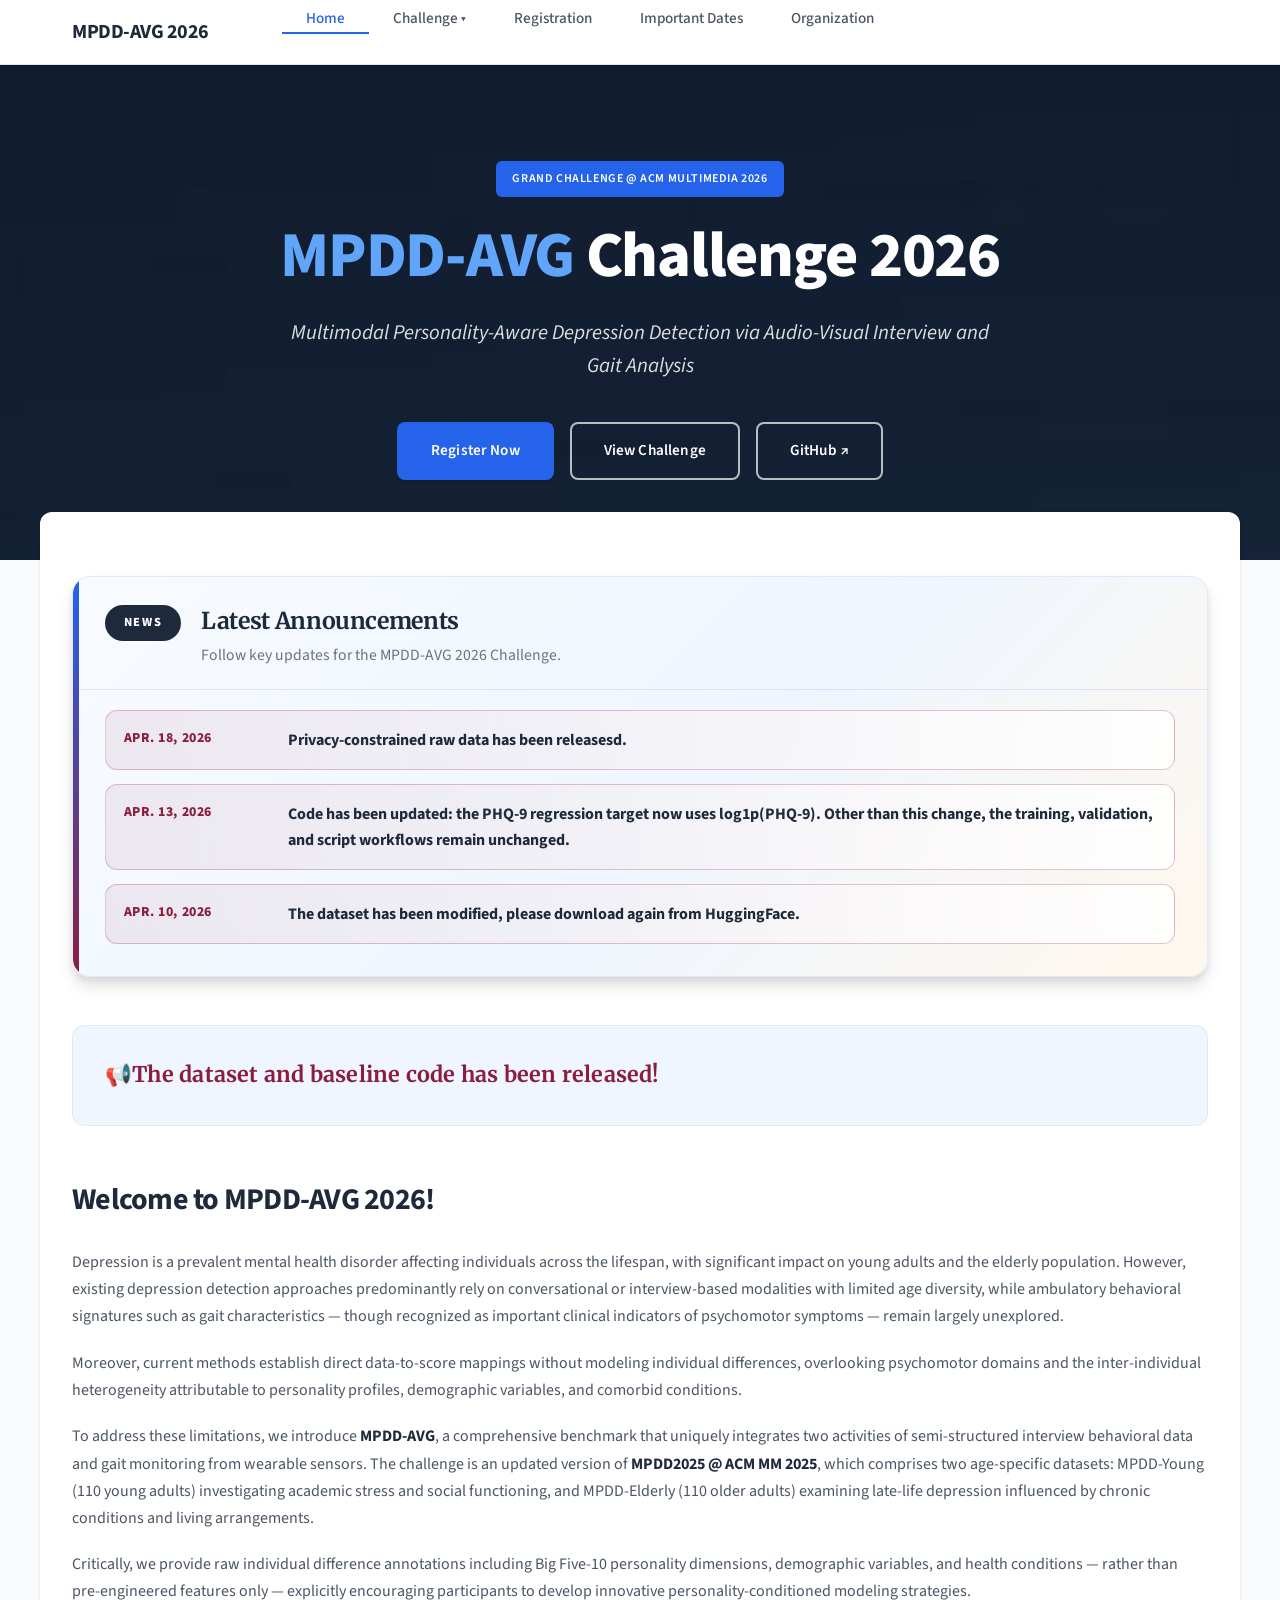
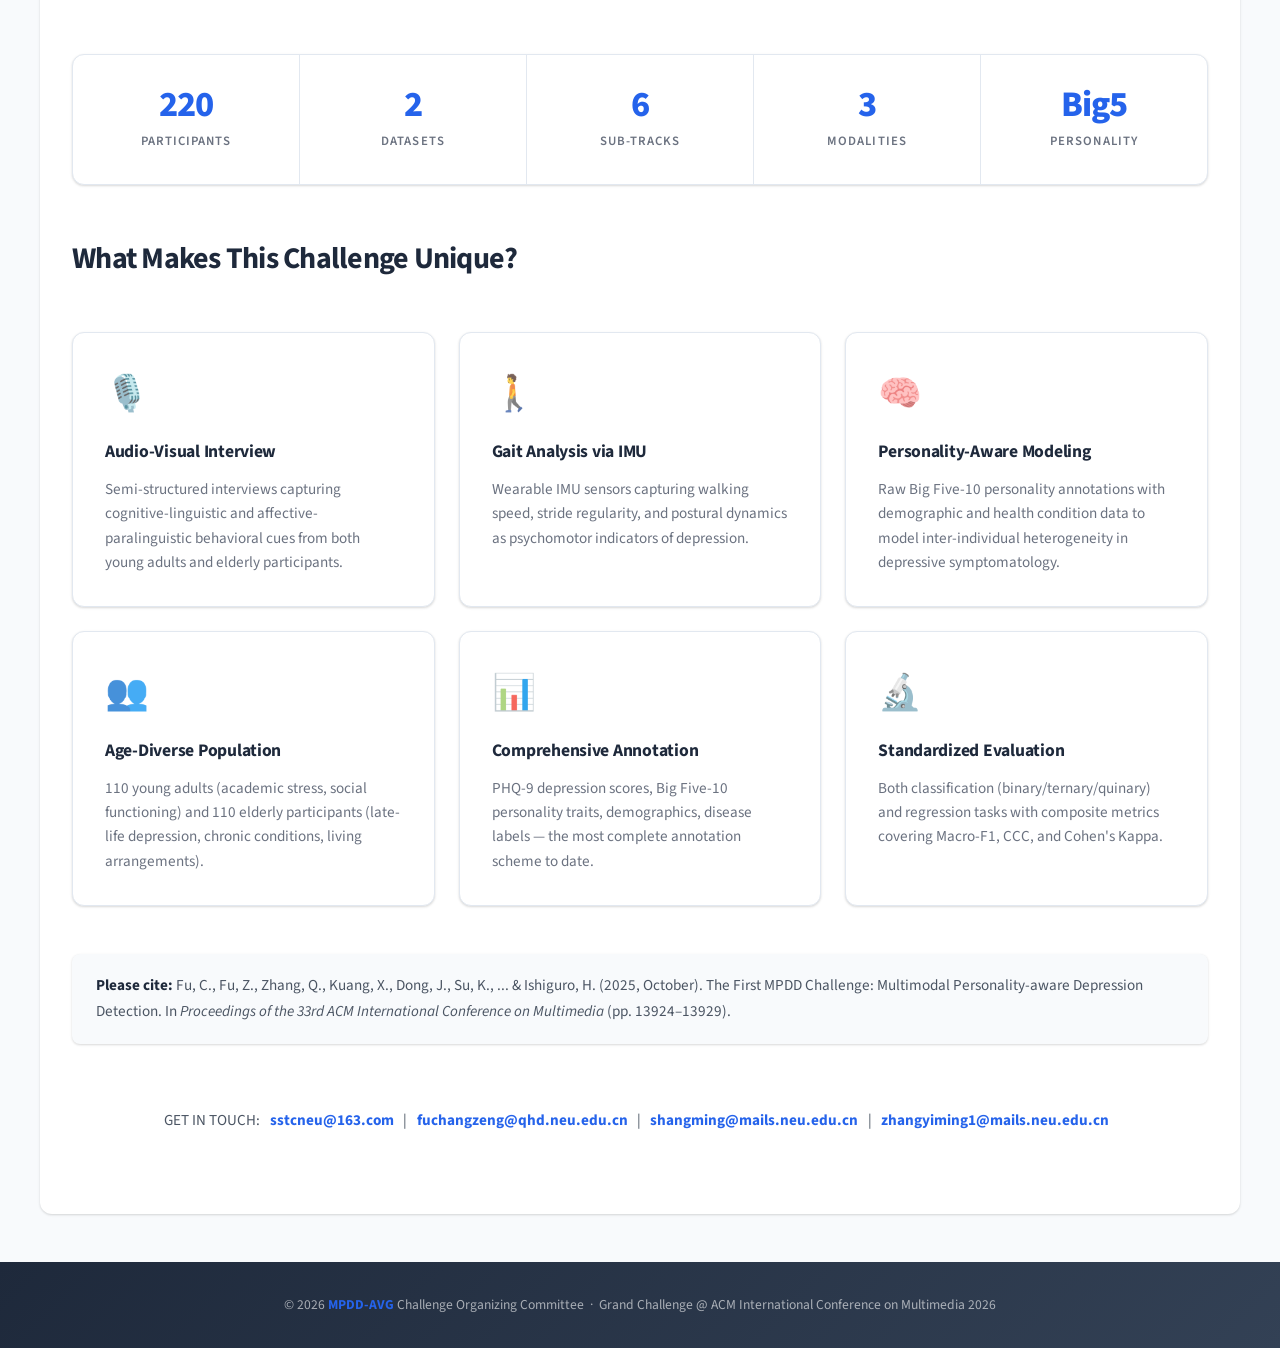
==== index.html @ d50a0fd8 "Update index.html" ====
<!DOCTYPE html>
<html lang="en">
<head>
  <meta charset="UTF-8"/>
  <meta name="viewport" content="width=device-width, initial-scale=1.0"/>
  <title>MPDD-AVG Challenge @ ACM MM 2026</title>
  <link rel="preconnect" href="https://fonts.googleapis.com">
  <link href="https://fonts.googleapis.com/css2?family=Merriweather:ital,wght@0,400;0,700;1,400&family=Source+Sans+3:wght@400;600;700&family=Source+Code+Pro:wght@400;600&display=swap" rel="stylesheet">
  <link rel="stylesheet" href="style.css">
</head>
<body>

<header>
  <div class="header-inner">
    <a class="site-title" href="index.html">MPDD-AVG 2026</a>
    <button class="hamburger" onclick="document.querySelector('nav').classList.toggle('open')" aria-label="Menu">
      <span></span><span></span><span></span>
    </button>
    <nav>
      <ul>
        <li><a href="index.html" class="active">Home</a></li>
        <li>
          <a href="challenge.html">Challenge ▾</a>
          <ul>
            <li><a href="challenge.html#overview">Overview</a></li>
            <li><a href="challenge.html#dataset">Dataset</a></li>
            <li><a href="challenge.html#tracks">Tracks &amp; Sub-tracks</a></li>
            <li><a href="challenge.html#metrics">Evaluation Metrics</a></li>
            <li><a href="challenge.html#baseline">Baseline &amp; Resources</a></li>
          </ul>
        </li>
        <li><a href="registration.html">Registration</a></li>
        <li><a href="dates.html">Important Dates</a></li>
        <li><a href="organisers.html">Organization</a></li>
      </ul>
    </nav>
  </div>
</header>

<div class="banner" style="background-image: url('imgs/img.png'); background-size: cover; background-position: center; background-repeat: no-repeat;">
  <div class="banner-inner">
    <div class="banner-tag">Grand Challenge @ ACM Multimedia 2026</div>
    <h1><span class="accent">MPDD-AVG</span> Challenge 2026</h1>
    <p>Multimodal Personality-Aware Depression Detection via Audio-Visual Interview and Gait Analysis</p>
    <div class="banner-btns">
      <a href="registration.html" class="btn btn-primary">Register Now</a>
      <a href="challenge.html" class="btn btn-outline-white">View Challenge</a>
      <a href="https://github.com/hacilab/" target="_blank" class="btn btn-outline-white">GitHub ↗</a>
    </div>
  </div>
</div>

<div class="page-wrap">
  <section class="news-panel" aria-labelledby="news-title">
    <div class="news-header">
      <span class="news-kicker">NEWS</span>
      <div>
        <h2 id="news-title">Latest Announcements</h2>
        <p>Follow key updates for the MPDD-AVG 2026 Challenge.</p>
      </div>
    </div>

    <div class="news-list">
      <article class="news-item news-item-featured">
        <time class="news-date" datetime="2026-04-18">Apr. 18, 2026</time>
        <p><strong>Privacy-constrained raw data has been releasesd. </strong> </p>
      </article>
      <article class="news-item news-item-featured">
        <time class="news-date" datetime="2026-04-13">Apr. 13, 2026</time>
        <p><strong>Code has been updated: the PHQ-9 regression target now uses log1p(PHQ-9). Other than this change, the training, validation, and script workflows remain unchanged. </strong> </p>
      </article>
      <article class="news-item news-item-featured">
        <time class="news-date" datetime="2026-04-10">Apr. 10, 2026</time>
        <p><strong>The dataset has been modified, please download again from HuggingFace.</strong> </p>
      </article>
    </div>
  </section>
  <div class="intro-block">
    <p class="release-note">📢The dataset and baseline code has been released!</p>
  </div>

  <h2>Welcome to MPDD-AVG 2026!</h2>

  <p>
    Depression is a prevalent mental health disorder affecting individuals across the lifespan, with significant impact on young adults and the elderly population. However, existing depression detection approaches predominantly rely on conversational or interview-based modalities with limited age diversity, while ambulatory behavioral signatures such as gait characteristics — though recognized as important clinical indicators of psychomotor symptoms — remain largely unexplored.
  </p>
  <p>
    Moreover, current methods establish direct data-to-score mappings without modeling individual differences, overlooking psychomotor domains and the inter-individual heterogeneity attributable to personality profiles, demographic variables, and comorbid conditions.
  </p>
  <p>
    To address these limitations, we introduce <strong>MPDD-AVG</strong>, a comprehensive benchmark that uniquely integrates two activities of semi-structured interview behavioral data and gait monitoring from wearable sensors. The challenge is an updated version of <strong>MPDD2025 @ ACM MM 2025</strong>, which comprises two age-specific datasets: MPDD-Young (110 young adults) investigating academic stress and social functioning, and MPDD-Elderly (110 older adults) examining late-life depression influenced by chronic conditions and living arrangements.
  </p>
  <p>
    Critically, we provide raw individual difference annotations including Big Five-10 personality dimensions, demographic variables, and health conditions — rather than pre-engineered features only — explicitly encouraging participants to develop innovative personality-conditioned modeling strategies.
  </p>

  <div class="stats-bar">
    <div class="stat-item">
      <span class="stat-num">220</span>
      <span class="stat-lbl">Participants</span>
    </div>
    <div class="stat-item">
      <span class="stat-num">2</span>
      <span class="stat-lbl">Datasets</span>
    </div>
    <div class="stat-item">
      <span class="stat-num">6</span>
      <span class="stat-lbl">Sub-tracks</span>
    </div>
    <div class="stat-item">
      <span class="stat-num">3</span>
      <span class="stat-lbl">Modalities</span>
    </div>
    <div class="stat-item">
      <span class="stat-num">Big5</span>
      <span class="stat-lbl">Personality</span>
    </div>
  </div>

  <h2>What Makes This Challenge Unique?</h2>

  <div class="cards">
    <div class="card">
      <div class="card-icon">🎙️</div>
      <h3>Audio-Visual Interview</h3>
      <p>Semi-structured interviews capturing cognitive-linguistic and affective-paralinguistic behavioral cues from both young adults and elderly participants.</p>
    </div>
    <div class="card">
      <div class="card-icon">🚶</div>
      <h3>Gait Analysis via IMU</h3>
      <p>Wearable IMU sensors capturing walking speed, stride regularity, and postural dynamics as psychomotor indicators of depression.</p>
    </div>
    <div class="card">
      <div class="card-icon">🧠</div>
      <h3>Personality-Aware Modeling</h3>
      <p>Raw Big Five-10 personality annotations with demographic and health condition data to model inter-individual heterogeneity in depressive symptomatology.</p>
    </div>
    <div class="card">
      <div class="card-icon">👥</div>
      <h3>Age-Diverse Population</h3>
      <p>110 young adults (academic stress, social functioning) and 110 elderly participants (late-life depression, chronic conditions, living arrangements).</p>
    </div>
    <div class="card">
      <div class="card-icon">📊</div>
      <h3>Comprehensive Annotation</h3>
      <p>PHQ-9 depression scores, Big Five-10 personality traits, demographics, disease labels — the most complete annotation scheme to date.</p>
    </div>
    <div class="card">
      <div class="card-icon">🔬</div>
      <h3>Standardized Evaluation</h3>
      <p>Both classification (binary/ternary/quinary) and regression tasks with composite metrics covering Macro-F1, CCC, and Cohen's Kappa.</p>
    </div>
  </div>

  <div class="cite">
    <strong>Please cite:</strong> Fu, C., Fu, Z., Zhang, Q., Kuang, X., Dong, J., Su, K., ... &amp; Ishiguro, H. (2025, October). The First MPDD Challenge: Multimodal Personality-aware Depression Detection. In <em>Proceedings of the 33rd ACM International Conference on Multimedia</em> (pp. 13924–13929).
  </div>

  <div class="contact-bar">
    GET IN TOUCH: <a href="mailto:sstcneu@163.com">sstcneu@163.com</a> | <a href="mailto:fuchangzeng@qhd.neu.edu.cn">fuchangzeng@qhd.neu.edu.cn</a> | <a href="mailto:shangming@mails.neu.edu.cn">shangming@mails.neu.edu.cn</a> | <a href="mailto:zhangyiming1@mails.neu.edu.cn">zhangyiming1@mails.neu.edu.cn</a>
  </div>

</div>

<footer>
  <p>© 2026 <span class="red">MPDD-AVG</span> Challenge Organizing Committee &nbsp;·&nbsp; Grand Challenge @ ACM International Conference on Multimedia 2026</p>
</footer>

</body>
</html>
---- style.css ----
/* =========================================================
   MPDD-AVG 2026 — Modern Academic Conference Theme
   Inspired by ACM, NeurIPS, CVPR & OpenAI Design Standards
   ========================================================= */

:root {
  /* 知性科技蓝主色调 */
  --primary:      #2563eb;
  --primary-hover: #1d4ed8;
  --primary-light: #3b82f6;
  
  /* 现代化灰度系统 */
  --dark:         #1e293b;
  --mid:          #4b5563;
  --muted:        #6b7280;
  --light:        #f8fafc;
  --light-blue:   #eff6ff;
  --border:       #e2e8f0;
  --white:        #ffffff;
  
  /* 布局 */
  --max:          1200px;
  
  /* 高级弥散阴影系统 */
  --shadow-light: 0 1px 3px rgba(0, 0, 0, 0.1), 0 1px 2px rgba(0, 0, 0, 0.06);
  --shadow-medium: 0 4px 6px rgba(0, 0, 0, 0.07), 0 10px 15px rgba(0, 0, 0, 0.1);
  --shadow-large: 0 10px 25px rgba(0, 0, 0, 0.1), 0 20px 40px rgba(0, 0, 0, 0.06);
  
  /* 现代过渡动画 */
  --transition: all 0.2s cubic-bezier(0.4, 0, 0.2, 1);
}

* { 
  margin: 0; 
  padding: 0; 
  box-sizing: border-box; 
}

html { 
  scroll-behavior: smooth; 
  scroll-padding-top: 80px;
  width: 100%;
  overflow-x: hidden;
}

/* 现代无衬线字体系统 */
body {
  font-family: 'Inter', 'Source Sans 3', -apple-system, BlinkMacSystemFont, 'Segoe UI', Roboto, sans-serif;
  font-size: 16px;
  line-height: 1.7;
  color: var(--mid);
  background: var(--light);
  font-weight: 400;
  -webkit-font-smoothing: antialiased;
  -moz-osx-font-smoothing: grayscale;
  width: 100%;
  overflow-x: hidden;
}
/* 现代化链接样式 */
a { 
  color: var(--primary); 
  text-decoration: none; 
  transition: var(--transition);
  font-weight: 500;
}
a:hover { 
  color: var(--primary-hover);
  text-decoration: none;
}

/* ── 现代化导航栏 ── */
header {
  background: rgba(255, 255, 255, 0.95);
  backdrop-filter: blur(20px);
  border-bottom: 1px solid var(--border);
  position: sticky; 
  top: 0; 
  z-index: 100;
  box-shadow: var(--shadow-light);
}

.header-inner {
  max-width: var(--max);
  margin: 0 auto;
  padding: 0 2rem;
  display: flex; 
  align-items: center;
  height: 64px;
}

.site-title {
  font-size: 1.25rem; 
  font-weight: 700;
  color: var(--dark);
  display: flex; 
  align-items: center;
  margin-right: 3rem;
  text-decoration: none;
  white-space: nowrap;
  flex-shrink: 0;
  letter-spacing: -0.025em;
}

nav { 
  display: flex; 
  align-items: center; 
  flex: 1; 
}

nav ul { 
  list-style: none; 
  display: flex; 
  align-items: center; 
  gap: 0; 
}

nav ul li { 
  position: relative; 
  display: flex; 
  align-items: center; 
}

nav ul li a {
  display: flex; 
  align-items: center;
  padding: 0 1.5rem;
  font-size: 0.95rem; 
  font-weight: 500;
  color: var(--mid);
  border-bottom: 2px solid transparent;
  margin-bottom: -1px;
  transition: var(--transition);
  white-space: nowrap;
}
nav ul li a:hover,
nav ul li a.active {
  color: var(--primary);
  border-bottom-color: var(--primary);
  text-decoration: none;
}

/* 下拉菜单 */
nav ul li ul {
  display: none; 
  flex-direction: column;
  position: absolute; 
  top: 100%; 
  left: 0;
  background: var(--white);
  border: 1px solid var(--border);
  border-radius: 8px;
  min-width: 260px;
  box-shadow: var(--shadow-medium);
  z-index: 200;
}

nav ul li:hover > ul { 
  display: flex; 
}

nav ul li ul li a {
  padding: 0.75rem 1.25rem;
  border-bottom: none;
  font-weight: 400;
  font-size: 0.9rem;
  border-left: 2px solid transparent;
}

nav ul li ul li a:hover {
  border-left-color: var(--primary);
  background: var(--light-blue);
  color: var(--primary);
}

.hamburger { 
  display: none; 
}

/* ── 现代化横幅 ── */
.banner {
  width: 100%;
  background-image: url('imgs/img.png');
  background-position: center;
  background-size: cover;
  background-repeat: no-repeat;
  background-color: #1e293b;
  padding: 6rem 2rem 5rem;
  text-align: center;
  position: relative;
  overflow: hidden;
}

.banner::before {
  content: '';
  position: absolute; 
  inset: 0;
  background: transparent;
  display: none;
}
.banner-inner { 
  position: relative; 
  z-index: 1; 
  max-width: var(--max); 
  margin: 0 auto; 
}

.banner-tag {
  display: inline-block;
  background: var(--primary);
  color: #fff;
  font-size: 0.75rem; 
  font-weight: 600;
  letter-spacing: 0.05em; 
  text-transform: uppercase;
  padding: 0.5rem 1rem;
  border-radius: 6px;
  margin-bottom: 1.5rem;
}

.banner h1 {
  font-family: inherit;
  font-size: clamp(2.5rem, 5vw, 4rem);
  font-weight: 800;
  color: #fff;
  line-height: 1.1;
  margin-bottom: 1.5rem;
  letter-spacing: -0.02em;
}

.banner h1 .accent { 
  color: #60a5fa; 
}

.banner p {
  font-size: clamp(1.1rem, 2.5vw, 1.3rem);
  color: rgba(255,255,255,0.85);
  font-style: italic;
  font-weight: 400;
  max-width: 700px;
  margin: 0 auto 2.5rem;
  line-height: 1.6;
}

.banner-btns { 
  display: flex; 
  gap: 1rem; 
  justify-content: center; 
  flex-wrap: wrap; 
  margin-top: 1rem;
}

/* 现代化按钮 */
.btn {
  display: inline-block;
  padding: 0.875rem 2rem;
  font-size: 0.95rem; 
  font-weight: 600;
  letter-spacing: 0.01em;
  cursor: pointer;
  transition: var(--transition);
  text-decoration: none;
  border-radius: 8px;
  border: 2px solid transparent;
}
.btn-primary { 
  background: var(--primary); 
  color: #fff; 
  box-shadow: var(--shadow-light);
}

.btn-primary:hover { 
  background: var(--primary-hover); 
  color: #fff; 
  text-decoration: none; 
  transform: translateY(-2px);
  box-shadow: var(--shadow-medium);
}

.btn-outline-white { 
  background: transparent; 
  border: 2px solid rgba(255,255,255,0.7); 
  color: #fff; 
}

.btn-outline-white:hover { 
  border-color: #fff; 
  background: rgba(255,255,255,0.15); 
  text-decoration: none; 
  color: #fff; 
  transform: translateY(-2px);
}

/* ── 主内容区域 ── */
.page-wrap {
  max-width: var(--max);
  width: 100%;
  margin: 0 auto;
  padding: 4rem 2rem 5rem;
  background: var(--white);
  box-shadow: var(--shadow-light);
  border-radius: 12px;
  margin-top: -3rem;
  position: relative;
  z-index: 10;
  box-sizing: border-box;
}

/* 引言块 - 移除红色边框 */
.intro-block {
  padding: 2rem;
  background: var(--light-blue);
  margin-bottom: 3rem;
  border-radius: 12px;
  border: 1px solid #dbeafe;
  position: relative;
}

.intro-block p {
  font-size: 1.125rem;
  color: var(--dark);
  line-height: 1.7;
  margin: 0;
  font-weight: 500;
}

.intro-block .release-note {
  font-family: 'Merriweather', Georgia, serif;
  font-size: 1.35rem;
  line-height: 1.6;
  font-weight: 700;
  letter-spacing: 0.01em;
  color: #8b1e3f;
}

.news-panel {
  position: relative;
  overflow: hidden;
  margin: 0 0 3rem;
  border: 1px solid #dbeafe;
  border-radius: 18px;
  background: linear-gradient(135deg, #f8fbff 0%, #eff6ff 55%, #fff7ed 100%);
  box-shadow: var(--shadow-medium);
}

.news-panel::before {
  content: '';
  position: absolute;
  inset: 0 auto 0 0;
  width: 6px;
  background: linear-gradient(180deg, var(--primary), #8b1e3f);
}

.news-header {
  display: flex;
  align-items: flex-start;
  gap: 1.25rem;
  padding: 1.75rem 2rem 1.25rem;
  border-bottom: 1px solid rgba(37, 99, 235, 0.14);
}

.news-kicker {
  display: inline-flex;
  align-items: center;
  justify-content: center;
  min-width: 76px;
  padding: 0.45rem 0.8rem;
  border-radius: 999px;
  background: var(--dark);
  color: #fff;
  font-size: 0.78rem;
  font-weight: 800;
  letter-spacing: 0.14em;
}

.news-header h2 {
  margin: 0 0 0.35rem;
  color: var(--dark);
  font-family: 'Merriweather', Georgia, serif;
  font-size: 1.45rem;
  line-height: 1.35;
  letter-spacing: -0.015em;
}

.news-header p {
  margin: 0;
  color: var(--muted);
  font-size: 0.98rem;
}

.news-list {
  display: grid;
  gap: 0.85rem;
  padding: 1.25rem 2rem 2rem;
}

.news-item {
  display: grid;
  grid-template-columns: 9rem 1fr;
  gap: 1.25rem;
  align-items: start;
  padding: 1rem 1.1rem;
  border: 1px solid rgba(226, 232, 240, 0.9);
  border-radius: 12px;
  background: rgba(255, 255, 255, 0.78);
}

.news-item-featured {
  border-color: rgba(139, 30, 63, 0.25);
  background: linear-gradient(90deg, rgba(139, 30, 63, 0.08), rgba(255, 255, 255, 0.92));
}

.news-date {
  color: var(--primary);
  font-size: 0.86rem;
  font-weight: 800;
  letter-spacing: 0.04em;
  text-transform: uppercase;
  white-space: nowrap;
}

.news-item-featured .news-date {
  color: #8b1e3f;
}

.news-item p {
  margin: 0;
  color: var(--mid);
  font-size: 1rem;
  line-height: 1.65;
}

.news-item strong {
  color: var(--dark);
  font-weight: 700;
}

/* 现代化标题 - 移除衬线字体 */
h2 {
  font-family: inherit;
  font-size: 1.875rem;
  font-weight: 700;
  color: var(--dark);
  margin: 3rem 0 1.5rem;
  letter-spacing: -0.025em;
}

h2:first-child { 
  margin-top: 0; 
}
h3 {
  font-size: 1.25rem; 
  font-weight: 600;
  color: var(--dark);
  margin: 2rem 0 0.75rem;
  letter-spacing: -0.015em;
}

p { 
  margin-bottom: 1.2rem; 
  color: var(--mid); 
  font-size: 1rem;
  line-height: 1.7;
}

p:last-child { 
  margin-bottom: 0; 
}

ul, ol { 
  padding-left: 1.6rem; 
  margin-bottom: 1.2rem; 
  color: var(--mid); 
}

li { 
  margin-bottom: 0.4rem; 
  line-height: 1.7;
}

strong { 
  color: var(--dark); 
  font-weight: 700;
}

/* ── 现代化卡片 - 移除顶部红色边框 ── */
.cards {
  display: grid;
  grid-template-columns: repeat(3, 1fr);
  gap: 1.5rem;
  margin: 3rem 0;
}

.card {
  background: var(--white);
  border: 1px solid var(--border);
  border-radius: 12px;
  padding: 2rem;
  transition: var(--transition);
  box-shadow: var(--shadow-light);
}

.card:hover {
  transform: translateY(-4px);
  box-shadow: var(--shadow-medium);
  border-color: var(--primary);
}

.card-icon { 
  font-size: 2.2rem; 
  margin-bottom: 1rem; 
  display: block;
  opacity: 0.8;
}

.card h3 { 
  font-size: 1.1rem; 
  font-weight: 700; 
  color: var(--dark); 
  margin: 0 0 0.8rem; 
  line-height: 1.3;
}

.card p { 
  font-size: 0.95rem; 
  color: var(--muted); 
  line-height: 1.6; 
  margin: 0; 
}
/* ── 现代化统计栏 ── */
.stats-bar {
  display: flex;
  border: 1px solid var(--border);
  margin: 3rem 0;
  background: var(--white);
  border-radius: 12px;
  overflow: hidden;
  box-shadow: var(--shadow-light);
}

.stat-item {
  flex: 1; 
  text-align: center;
  padding: 2rem 0.8rem;
  border-right: 1px solid var(--border);
  transition: var(--transition);
  position: relative;
}

.stat-item:last-child { 
  border-right: none; 
}

.stat-item:hover {
  background: var(--light);
  transform: scale(1.05);
}

.stat-num {
  font-family: inherit;
  font-size: 2.25rem; 
  font-weight: 800;
  color: var(--primary); 
  line-height: 1;
  display: block;
  margin-bottom: 0.5rem;
  letter-spacing: -0.025em;
}

.stat-lbl {
  font-size: 0.8rem; 
  font-weight: 600;
  color: var(--muted); 
  text-transform: uppercase;
  letter-spacing: 0.08em;
  display: block;
}

/* ── 现代化表格 - 移除黑色表头 ── */
.dates-table {
  width: 100%; 
  border-collapse: collapse;
  margin: 2rem 0; 
  font-size: 1rem;
  border-radius: 8px;
  overflow: hidden;
  box-shadow: var(--shadow-light);
}

.dates-table th {
  text-align: left; 
  padding: 1rem 1.2rem;
  background: var(--light); 
  color: var(--dark);
  font-size: 0.9rem; 
  font-weight: 700;
  letter-spacing: 0.025em; 
  text-transform: uppercase;
  border-bottom: 2px solid var(--border);
}
.dates-table td {
  padding: 0.8rem 1.2rem;
  border-bottom: 1px solid var(--border);
  vertical-align: middle;
  background: var(--white);
}

.dates-table td:first-child { 
  color: var(--dark); 
  font-weight: 700; 
}

.dates-table td:last-child { 
  color: var(--muted); 
}

.dates-table tr:last-child td { 
  border-bottom: none; 
}

.dates-table tr:hover td { 
  background: var(--light); 
  transform: scale(1.01);
  transition: var(--transition);
}

/* ── 现代化比较表格 ── */
.compare-table {
  width: 100%;
  min-width: 700px;
  border-collapse: collapse;
  font-size: 0.9rem; 
  margin: 2rem 0;
  border-radius: 8px;
  overflow: hidden;
  box-shadow: var(--shadow-light);
}

.compare-table th {
  background: var(--light); 
  color: var(--dark);
  padding: 0.8rem 0.9rem;
  font-size: 0.8rem; 
  font-weight: 700;
  text-align: center; 
  text-transform: uppercase;
  letter-spacing: 0.05em;
  border-bottom: 2px solid var(--border);
}

.compare-table th:first-child { 
  text-align: left; 
}

.compare-table td {
  padding: 0.7rem 0.9rem;
  border-bottom: 1px solid var(--border);
  text-align: center; 
  color: var(--muted);
  background: var(--white);
  transition: var(--transition);
}

.compare-table td:first-child { 
  text-align: left; 
  font-weight: 700; 
  color: var(--dark); 
}

.compare-table tr.ours td { 
  background: var(--light-blue); 
}

.compare-table tr.ours td:first-child { 
  color: var(--primary); 
  font-weight: 800; 
}
.compare-table tr:hover td { 
  background: var(--light); 
  transform: scale(1.01);
}

.compare-table tr.ours:hover td { 
  background: #dbeafe; 
}

.ck { 
  color: var(--primary); 
  font-weight: 700; 
}

.cx { 
  color: #d1d5db; 
}

/* ── 组织者网格 ── */
.org-section { 
  margin: 2rem 0 0.5rem; 
}

.org-label {
  font-size: 0.75rem; 
  font-weight: 700;
  letter-spacing: 0.1em; 
  text-transform: uppercase;
  color: var(--muted); 
  margin-bottom: 1rem;
  padding-bottom: 0.4rem;
  border-bottom: 1px solid var(--border);
}

.org-grid {
  display: grid;
  grid-template-columns: repeat(auto-fill, minmax(140px, 1fr));
  gap: 1.5rem; 
  margin-bottom: 2rem;
}

.org-grid.org-grid-center {
  display: flex;
  justify-content: center;
  gap: 1.5rem;
  flex-wrap: nowrap;
  grid-template-columns: none;
}

.org-grid-center {
  display: flex !important;
  flex-direction: row !important;
  justify-content: center;
  align-items: stretch;
  gap: 1.5rem;
  flex-wrap: nowrap !important;
  margin-bottom: 2rem;
}

.org-grid-center .org-card {
  width: 140px !important;
  flex-shrink: 0 !important;
  flex-grow: 0 !important;
  display: flex;
  flex-direction: column;
  min-height: 100%;
}

.org-card {
  text-align: center;
  padding: 1.5rem 0.8rem 1.2rem;
  border: 1px solid var(--border);
  border-radius: 12px;
  background: var(--white);
  transition: var(--transition);
  box-shadow: var(--shadow-light);
}

.org-card:hover { 
  box-shadow: var(--shadow-medium); 
  transform: translateY(-4px);
  border-color: var(--primary);
}

.org-pic {
  width: 80px; 
  height: 80px;
  border-radius: 50%;
  margin: 0 auto 0.8rem;
  overflow: hidden;
  border: 3px solid var(--border);
  background: var(--light);
  display: flex; 
  align-items: center; 
  justify-content: center;
  font-size: 0.9rem; 
  font-weight: 700; 
  color: var(--primary);
  transition: var(--transition);
}
.org-card:hover .org-pic {
  border-color: var(--primary);
  transform: scale(1.1);
}

.org-pic img { 
  width: 100%; 
  height: 100%; 
  object-fit: cover; 
}

.org-name { 
  font-size: 0.85rem; 
  font-weight: 700; 
  color: var(--dark); 
  line-height: 1.3; 
  margin-bottom: 0.3rem; 
}

.org-aff { 
  font-size: 0.75rem; 
  color: var(--muted); 
  line-height: 1.4; 
}

/* ── 注册步骤 ── */
.steps { 
  counter-reset: step; 
  display: flex; 
  flex-direction: column; 
  gap: 1.5rem; 
  margin: 1.5rem 0; 
}

.step {
  display: flex; 
  gap: 1.5rem;
  padding: 1.8rem;
  border: 1px solid var(--border);
  border-radius: 12px;
  background: var(--white);
  box-shadow: var(--shadow-light);
  transition: var(--transition);
}

.step:hover {
  transform: translateX(8px);
  box-shadow: var(--shadow-medium);
  border-color: var(--primary);
}

.step-num {
  font-family: inherit;
  font-size: 2.5rem; 
  font-weight: 800;
  color: rgba(37, 99, 235, 0.2);
  line-height: 1; 
  flex-shrink: 0; 
  width: 3rem;
}

.step-body h3 { 
  font-size: 1.1rem; 
  font-weight: 700; 
  color: var(--dark); 
  margin: 0 0 0.6rem; 
}
.step-body p { 
  font-size: 0.95rem; 
  color: var(--muted); 
  margin: 0 0 0.6rem; 
  line-height: 1.7; 
}

.step-body a { 
  color: var(--primary); 
  font-weight: 700; 
  text-decoration: none;
  border-bottom: 2px solid transparent;
  transition: var(--transition);
}

.step-body a:hover {
  border-bottom-color: var(--primary);
}

/* ── 表单包装 ── */
.form-wrap {
  border: 1px solid var(--border);
  border-radius: 12px;
  margin: 2rem 0;
  background: var(--white);
  box-shadow: var(--shadow-light);
  overflow: hidden;
}

.form-header {
  padding: 1rem 1.5rem;
  background: var(--light);
  border-bottom: 1px solid var(--border);
  display: flex; 
  align-items: center; 
  justify-content: space-between;
  flex-wrap: wrap; 
  gap: 0.8rem;
}

.form-header span { 
  font-size: 0.9rem; 
  color: var(--muted); 
  font-weight: 500;
}

.form-header a { 
  font-size: 0.85rem; 
  font-weight: 700; 
  color: var(--primary); 
  text-decoration: none;
  padding: 0.3rem 0.6rem;
  border-radius: 4px;
  transition: var(--transition);
}

.form-header a:hover {
  background: var(--light-blue);
}

/* ── 规则 ── */
.rules { 
  display: grid; 
  grid-template-columns: 1fr 1fr; 
  gap: 0.6rem 2.5rem; 
  margin: 2rem 0; 
}
.rule { 
  font-size: 0.95rem; 
  color: var(--muted); 
  padding: 0.5rem 0; 
  border-bottom: 1px solid rgba(226, 232, 240, 0.5); 
  line-height: 1.6;
  transition: var(--transition);
}

.rule:nth-last-child(-n+2) { 
  border-bottom: none; 
}

.rule strong { 
  color: var(--dark); 
  font-weight: 700;
}

.rule:hover {
  color: var(--dark);
  padding-left: 0.5rem;
}

/* ── 引用框 ── */
.cite {
  background: var(--light);
  border-radius: 8px;
  padding: 1.2rem 1.5rem;
  font-size: 0.95rem; 
  color: var(--mid);
  margin: 2rem 0;
  box-shadow: var(--shadow-light);
  position: relative;
}

/* ── 通知 ── */
.notice {
  background: #fef3c7;
  border: 1px solid #fbbf24;
  border-radius: 8px;
  padding: 1rem 1.5rem;
  font-size: 0.95rem; 
  color: #92400e;
  margin: 1.5rem 0;
  box-shadow: var(--shadow-light);
}

/* ── 联系栏 ── */
.contact-bar {
  margin-top: 4rem;
  padding: 0;
  background: transparent;
  border-radius: 0;
  border: none;
  font-size: 0.95rem; 
  color: var(--mid);
  text-align: center;
  box-shadow: none;
}

.contact-bar a { 
  color: var(--primary); 
  font-weight: 700; 
  text-decoration: none;
  padding: 0.2rem 0.4rem;
  border-radius: 4px;
  transition: var(--transition);
}
.contact-bar a:hover {
  background: rgba(37, 99, 235, 0.1);
  text-decoration: none;
}

/* ── 现代化页脚 ── */
footer {
  background: linear-gradient(135deg, #1e293b 0%, #334155 100%);
  padding: 2rem 1.5rem;
  text-align: center;
  margin-top: 3rem;
}

footer p { 
  font-size: 0.85rem; 
  color: rgba(255,255,255,0.6); 
  margin: 0; 
  line-height: 1.6;
}

footer a { 
  color: rgba(255,255,255,0.8); 
  transition: var(--transition);
}

footer a:hover { 
  color: #fff; 
  text-decoration: none;
}

footer .red { 
  color: var(--primary); 
  font-weight: 700;
}

/* ── 工具类 ── */
.overflow-x { 
  overflow-x: auto;
  -webkit-overflow-scrolling: touch;
  margin: 2rem -2rem;
  padding: 0 2rem;
}

@media (max-width: 768px) {
  .overflow-x {
    margin: 2rem -1rem;
    padding: 0 1rem;
  }
}

.mt-1 { 
  margin-top: 0.5rem; 
}

.mt-2 { 
  margin-top: 1rem; 
}

.mb-0 { 
  margin-bottom: 0; 
}

code {
  font-family: 'Source Code Pro', 'SF Mono', Monaco, 'Cascadia Code', monospace;
  font-size: 0.9em;
  background: var(--light);
  border: 1px solid var(--border);
  border-radius: 4px;
  padding: 0.2em 0.5em;
  color: var(--primary);
  font-weight: 600;
}

/* ── 轨道表格 ── */
.tracks { 
  display: grid; 
  grid-template-columns: 1fr 1fr; 
  gap: 2rem; 
  margin: 3rem 0; 
}
.track-box {
  border: 1px solid var(--border);
  border-radius: 12px;
  padding: 1.8rem;
  background: var(--white);
  box-shadow: var(--shadow-light);
  transition: var(--transition);
}

.track-box:hover {
  transform: translateY(-4px);
  box-shadow: var(--shadow-medium);
  border-color: var(--primary);
}

.track-box h3 {
  color: var(--primary); 
  font-size: 1.1rem;
  font-weight: 700;
  margin: 0 0 0.8rem; 
  padding: 0;
}

.track-box p { 
  font-size: 0.95rem; 
  color: var(--muted); 
  margin: 0 0 1rem; 
  line-height: 1.6; 
}

.sub-list { 
  list-style: none; 
  padding: 0; 
}

.sub-list li {
  font-size: 0.9rem;
  padding: 0.5rem 0;
  border-bottom: 1px solid rgba(226, 232, 240, 0.5);
  color: var(--mid);
  transition: var(--transition);
}

.sub-list li:last-child { 
  border-bottom: none; 
}

.sub-list li:hover {
  color: var(--dark);
  padding-left: 0.5rem;
}

.sub-tag {
  display: inline-block;
  font-family: 'Source Code Pro', monospace;
  font-size: 0.8rem; 
  font-weight: 700;
  color: var(--primary);
  background: var(--light-blue);
  border: 1px solid #bfdbfe;
  border-radius: 4px;
  padding: 0.2rem 0.6rem;
  margin-right: 0.5rem;
}
/* ── 响应式设计 ── */
@media (max-width: 1024px) {
  .cards {
    grid-template-columns: repeat(2, 1fr);
  }
}

@media (max-width: 768px) {
  body { 
    font-size: 15px; 
  }
  
  .header-inner { 
    position: relative; 
    padding: 0 1rem;
  }
  
  nav { 
    display: none; 
  }
  
  nav.open { 
    display: flex; 
    flex-direction: column; 
    position: absolute; 
    top: 64px; 
    left: 0; 
    right: 0; 
    background: rgba(255,255,255,0.98); 
    backdrop-filter: blur(20px); 
    border-bottom: 1px solid var(--border); 
    padding: 0.5rem 0; 
    z-index: 200; 
    box-shadow: var(--shadow-medium); 
  }
  
  nav.open ul { 
    flex-direction: column; 
  }
  
  nav.open ul li a { 
    padding: 0.8rem 1.5rem; 
    border-bottom: 1px solid var(--border) !important; 
    border-left: none; 
    font-size: 1rem; 
  }
  
  nav ul li ul { 
    position: static; 
    border: none; 
    box-shadow: none; 
    padding-left: 1rem; 
  }
  
  .hamburger { 
    display: flex; 
    flex-direction: column; 
    gap: 5px; 
    cursor: pointer; 
    background: none; 
    border: none; 
    margin-left: auto; 
    padding: 4px; 
  }
  
  .hamburger span { 
    display: block; 
    width: 22px; 
    height: 2px; 
    background: var(--dark); 
    border-radius: 2px; 
    transition: var(--transition); 
  }
  
  .banner { 
    padding: 4rem 1rem 3rem; 
  }
  .page-wrap { 
    padding: 2rem 1rem 3rem; 
    margin-top: -2rem; 
  }
  
  .cards { 
    grid-template-columns: 1fr; 
    gap: 1.2rem; 
  }
  
  .tracks { 
    grid-template-columns: 1fr; 
  }
  
  .rules { 
    grid-template-columns: 1fr; 
  }
  
  .stats-bar { 
    flex-wrap: wrap; 
  }
  
  .stat-item { 
    min-width: 50%; 
    border-right: none; 
    border-bottom: 1px solid var(--border); 
    padding: 1.5rem 0.5rem; 
  }
  
  .stat-item:nth-child(odd):last-child { 
    border-bottom: none; 
  }
  
  .org-grid { 
    grid-template-columns: repeat(auto-fill, minmax(120px, 1fr)); 
  }
  
  h2 { 
    font-size: 1.5rem; 
    margin: 2rem 0 1rem; 
  }
  
  h3 { 
    font-size: 1.1rem; 
  }
  
  .intro-block { 
    padding: 1.5rem; 
    margin-bottom: 2rem; 
  }
  
  .intro-block p { 
    font-size: 1.05rem; 
  }

  .intro-block .release-note {
    font-size: 1.15rem;
  }

  .news-panel {
    margin-bottom: 2rem;
  }

  .news-header {
    flex-direction: column;
    gap: 0.85rem;
    padding: 1.5rem 1.35rem 1rem;
  }

  .news-header h2 {
    font-size: 1.25rem;
  }

  .news-list {
    padding: 1rem 1.35rem 1.35rem;
  }

  .news-item {
    grid-template-columns: 1fr;
    gap: 0.45rem;
    padding: 0.95rem;
  }
  
  .banner-btns {
    flex-direction: column;
    align-items: center;
  }
  
  .btn {
    min-width: 200px;
    text-align: center;
  }
}

/* ── 现代化选择样式 ── */
::selection {
  background: rgba(37, 99, 235, 0.2);
  color: var(--dark);
}

/* ── 焦点状态 ── */
a:focus,
button:focus,
.btn:focus {
  outline: 2px solid var(--primary);
  outline-offset: 2px;
}
/* ── Challenge.html 二维码 ── */
.qrcode-section {
      margin: 2rem 0;
      text-align: center;
      padding: 1.5rem;
      border-radius: 8px;
    }

.qrcode-title {
      font-size: 1.1rem;
      font-weight: 600;
      margin-bottom: 1rem;
      color: #222;
    }
.qrcode-img {
      width: 280px;
      height: 380px;
      display: block;
      margin: 0 auto;
      border: 1px solid #ddd;
      border-radius: 4px;
    }
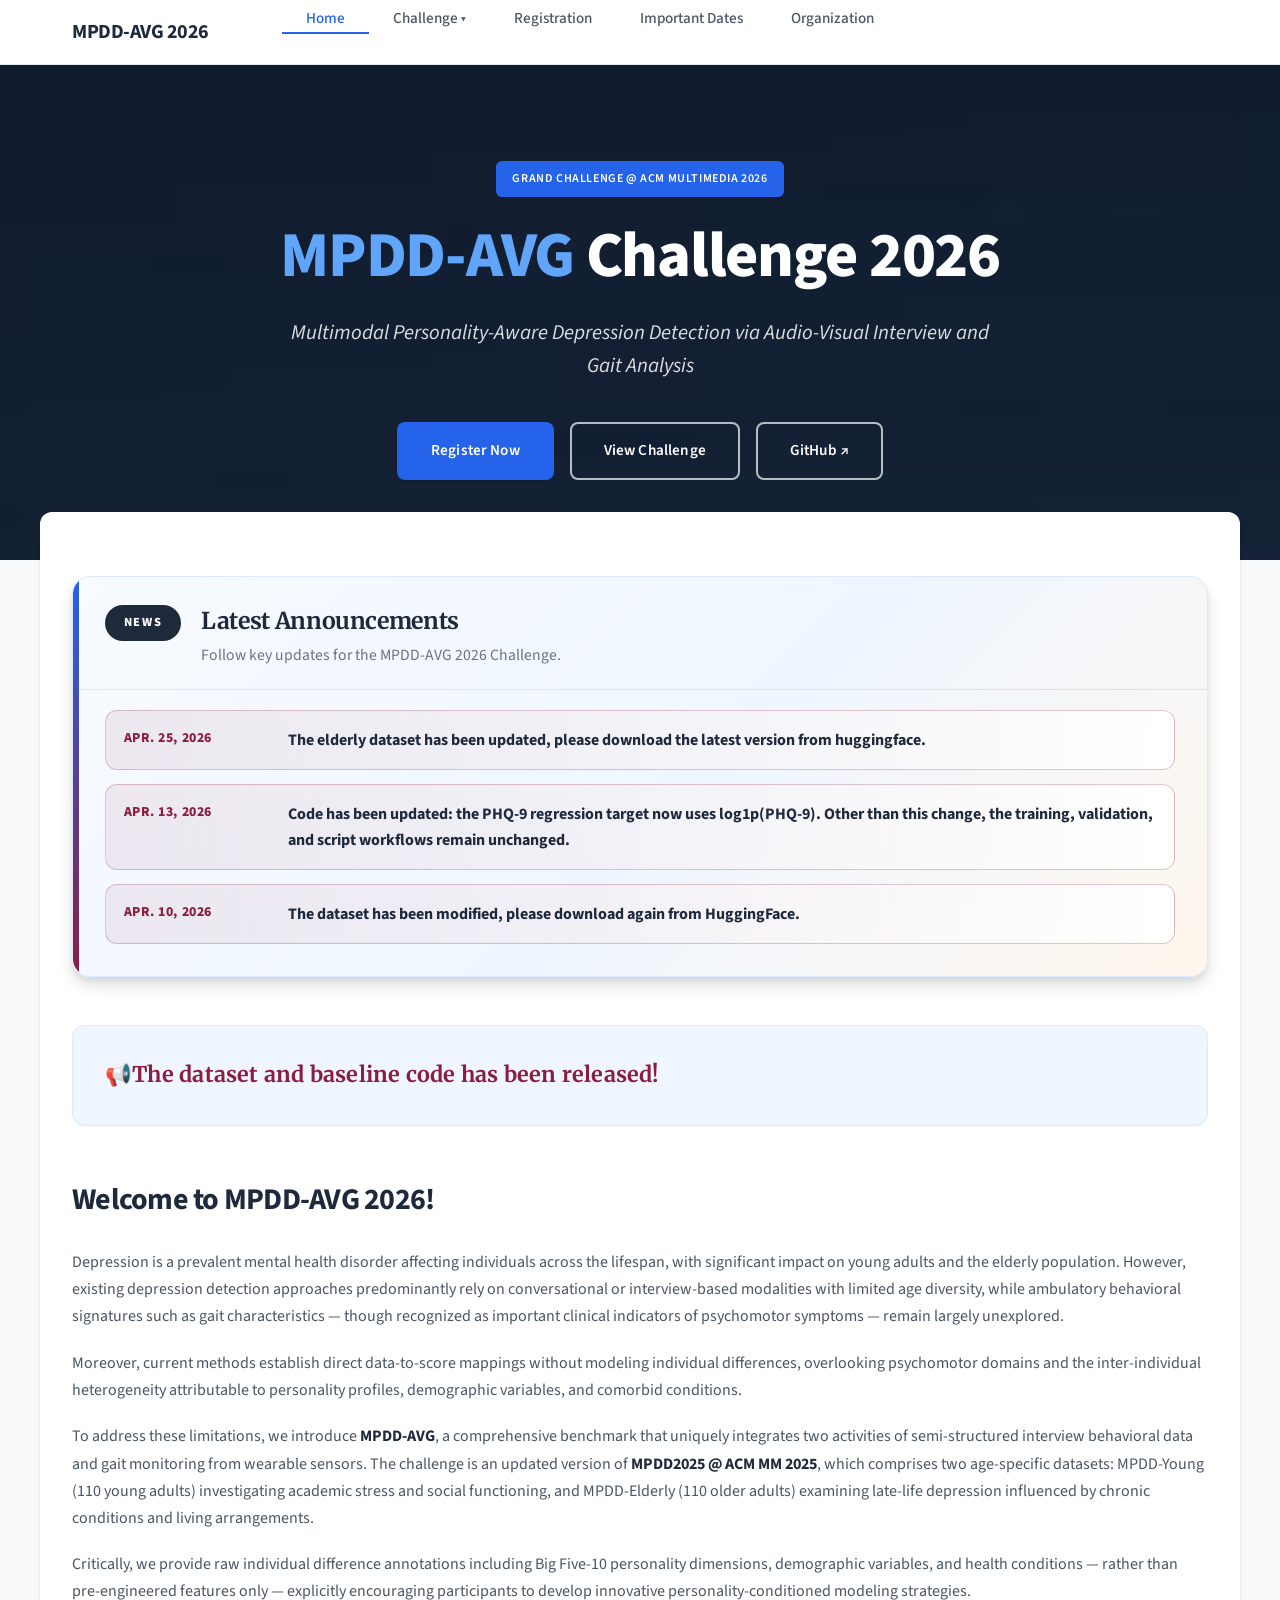
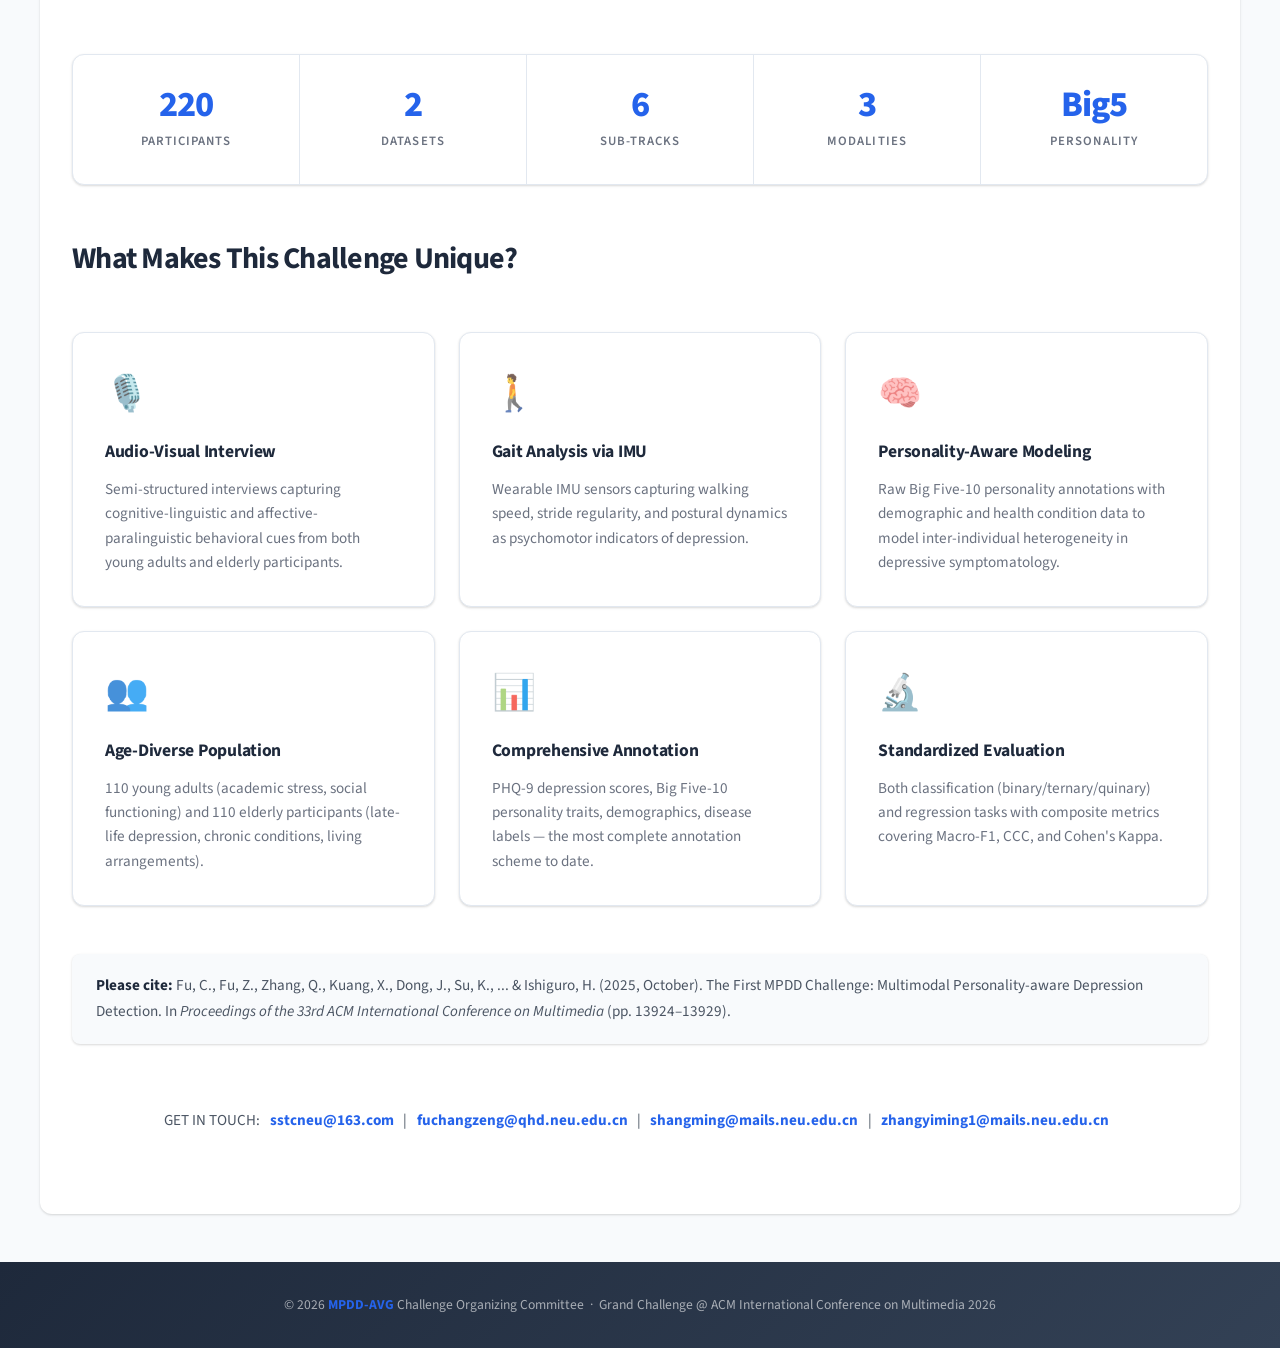
==== commit 35aeb51b: "Elder update" ====
--- a/index.html
+++ b/index.html
@@ -62,8 +62,8 @@
 
     <div class="news-list">
       <article class="news-item news-item-featured">
-        <time class="news-date" datetime="2026-04-18">Apr. 18, 2026</time>
-        <p><strong>Privacy-constrained raw data has been releasesd. </strong> </p>
+        <time class="news-date" datetime="2026-04-25">Apr. 25, 2026</time>
+        <p><strong>The elderly dataset has been updated, please download the latest version from huggingface.</strong> </p>
       </article>
       <article class="news-item news-item-featured">
         <time class="news-date" datetime="2026-04-13">Apr. 13, 2026</time>
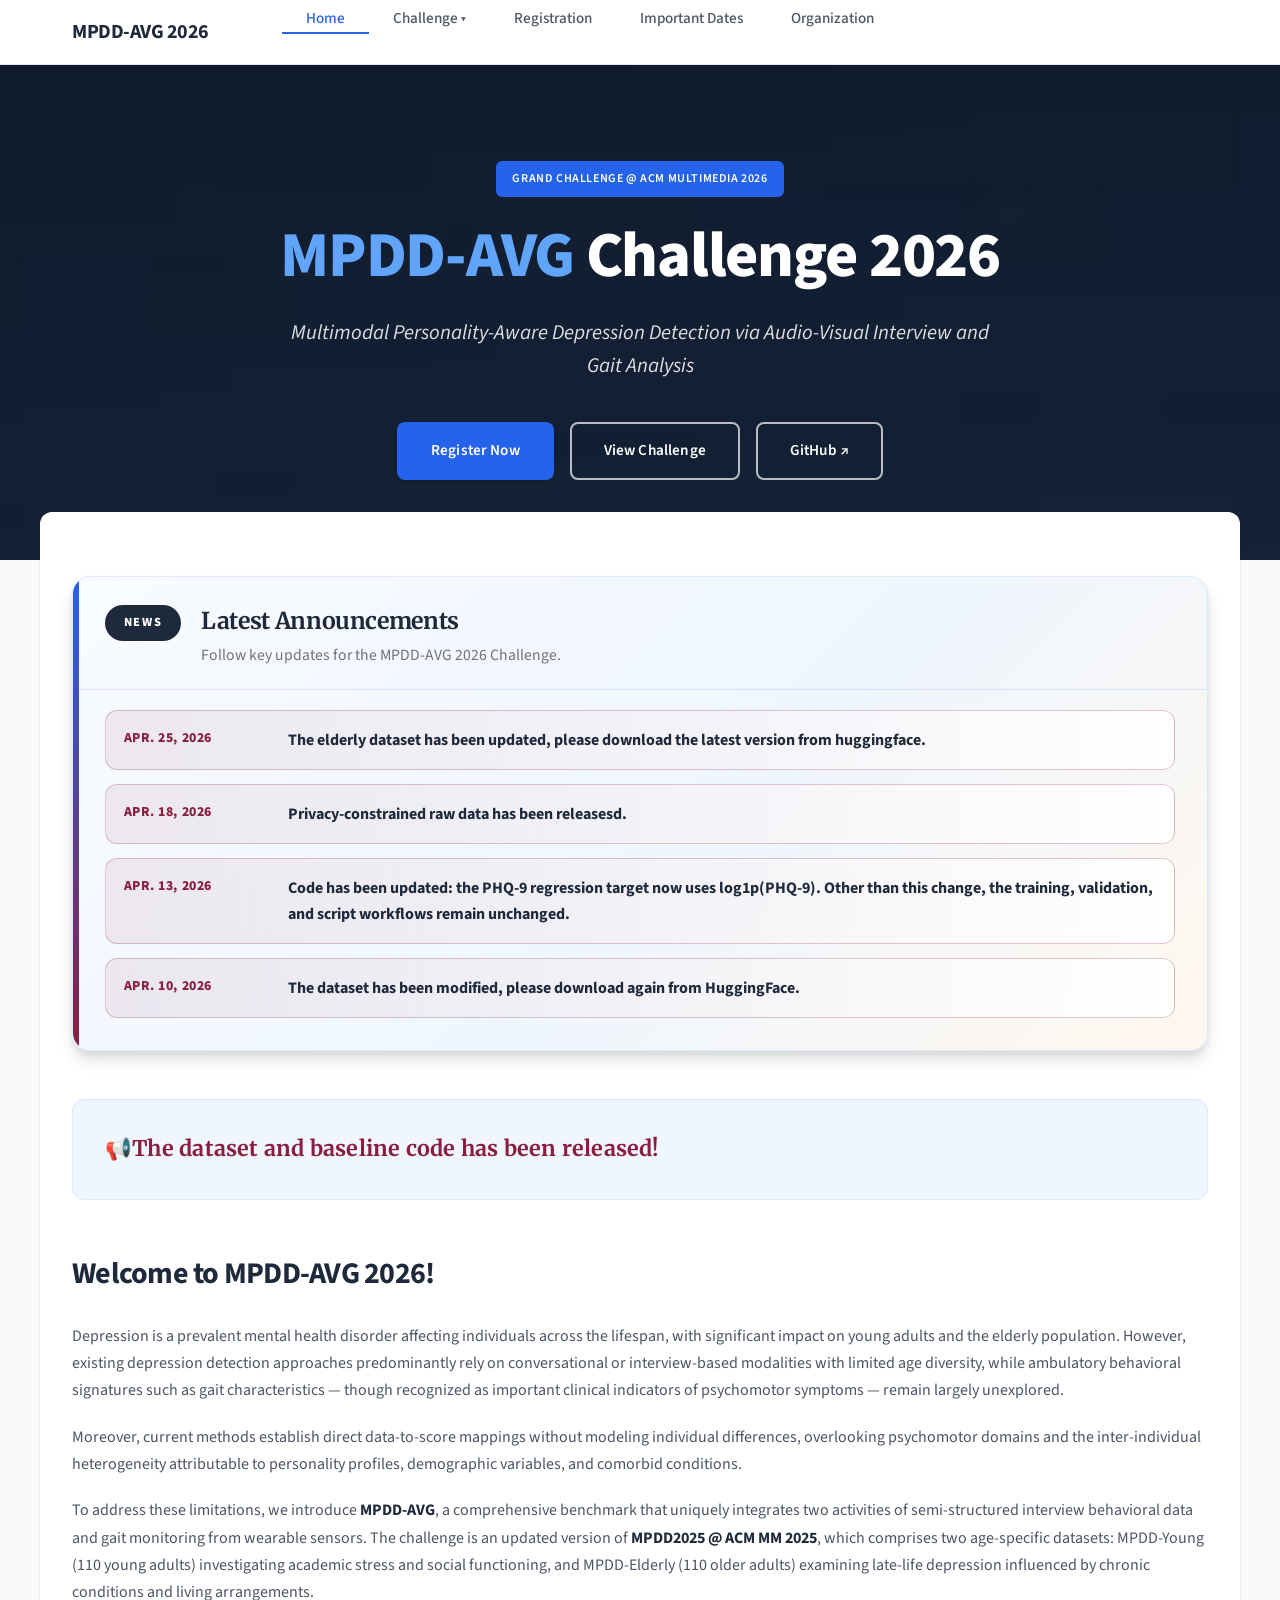
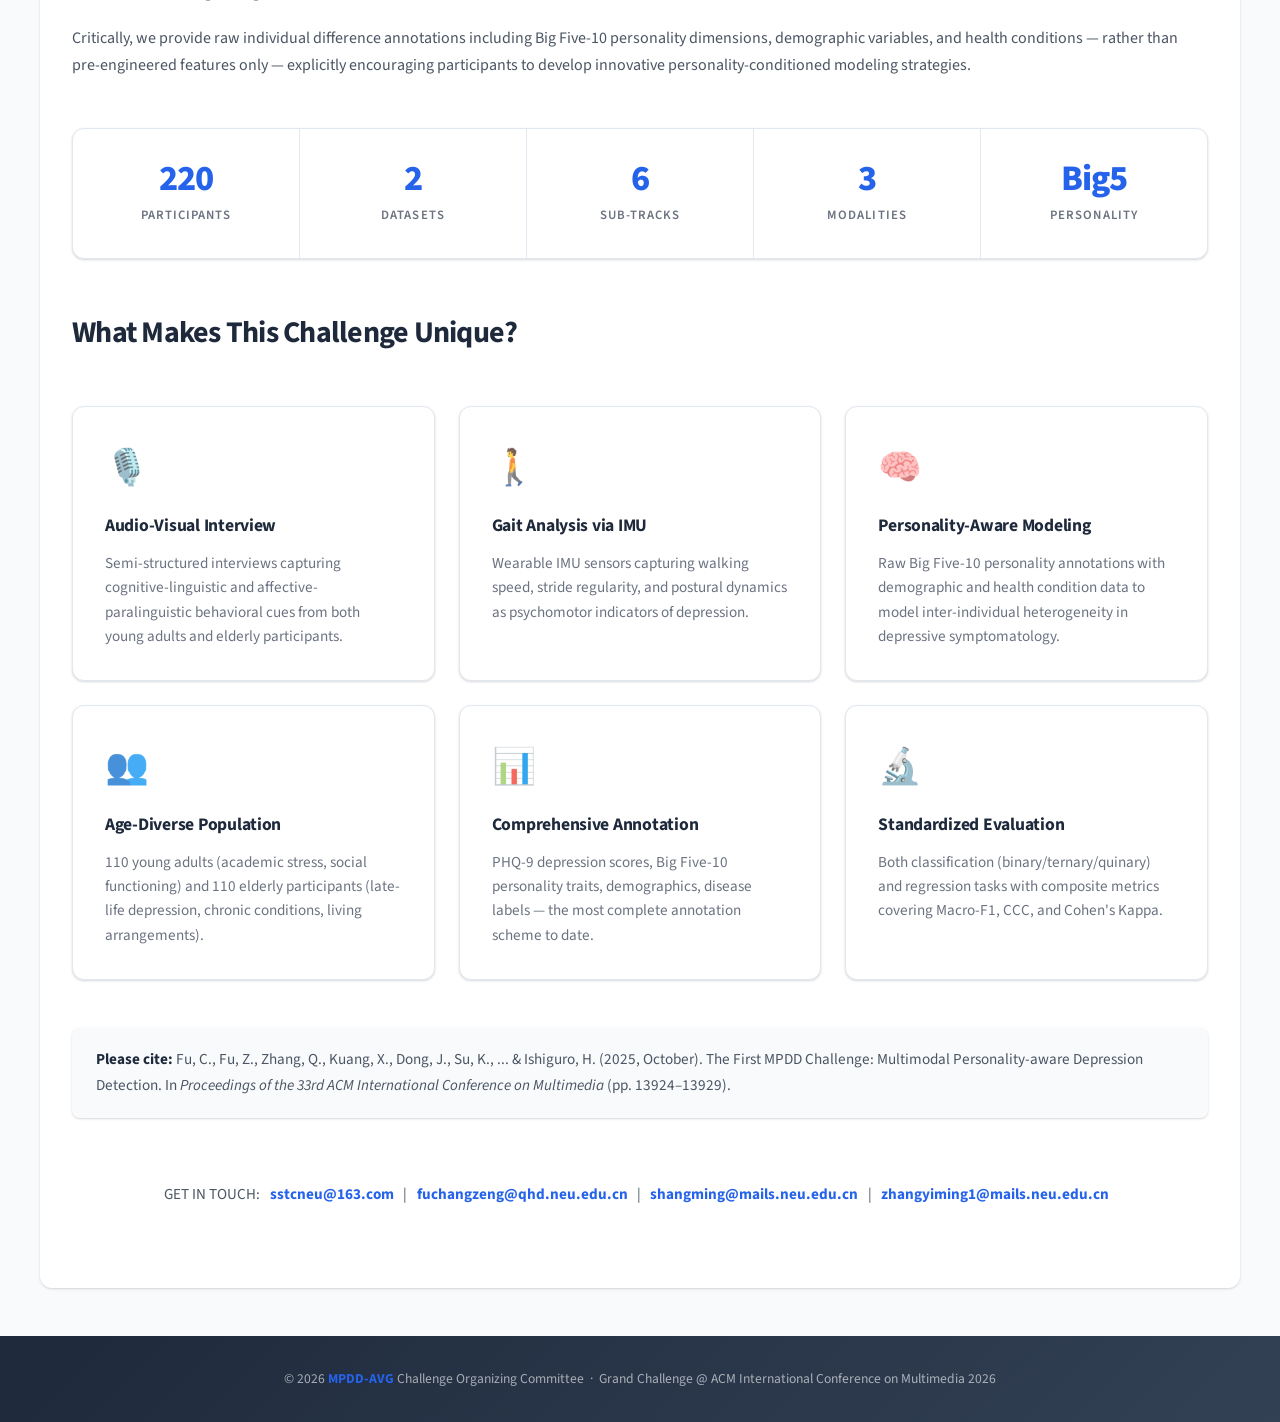
==== commit afdbab2f: "elderly dataset has been updated" ====
--- a/index.html
+++ b/index.html
@@ -64,6 +64,10 @@
       <article class="news-item news-item-featured">
         <time class="news-date" datetime="2026-04-25">Apr. 25, 2026</time>
         <p><strong>The elderly dataset has been updated, please download the latest version from huggingface.</strong> </p>
+      </article>
+      <article class="news-item news-item-featured">
+        <time class="news-date" datetime="2026-04-18">Apr. 18, 2026</time>
+        <p><strong>Privacy-constrained raw data has been releasesd. </strong> </p>
       </article>
       <article class="news-item news-item-featured">
         <time class="news-date" datetime="2026-04-13">Apr. 13, 2026</time>
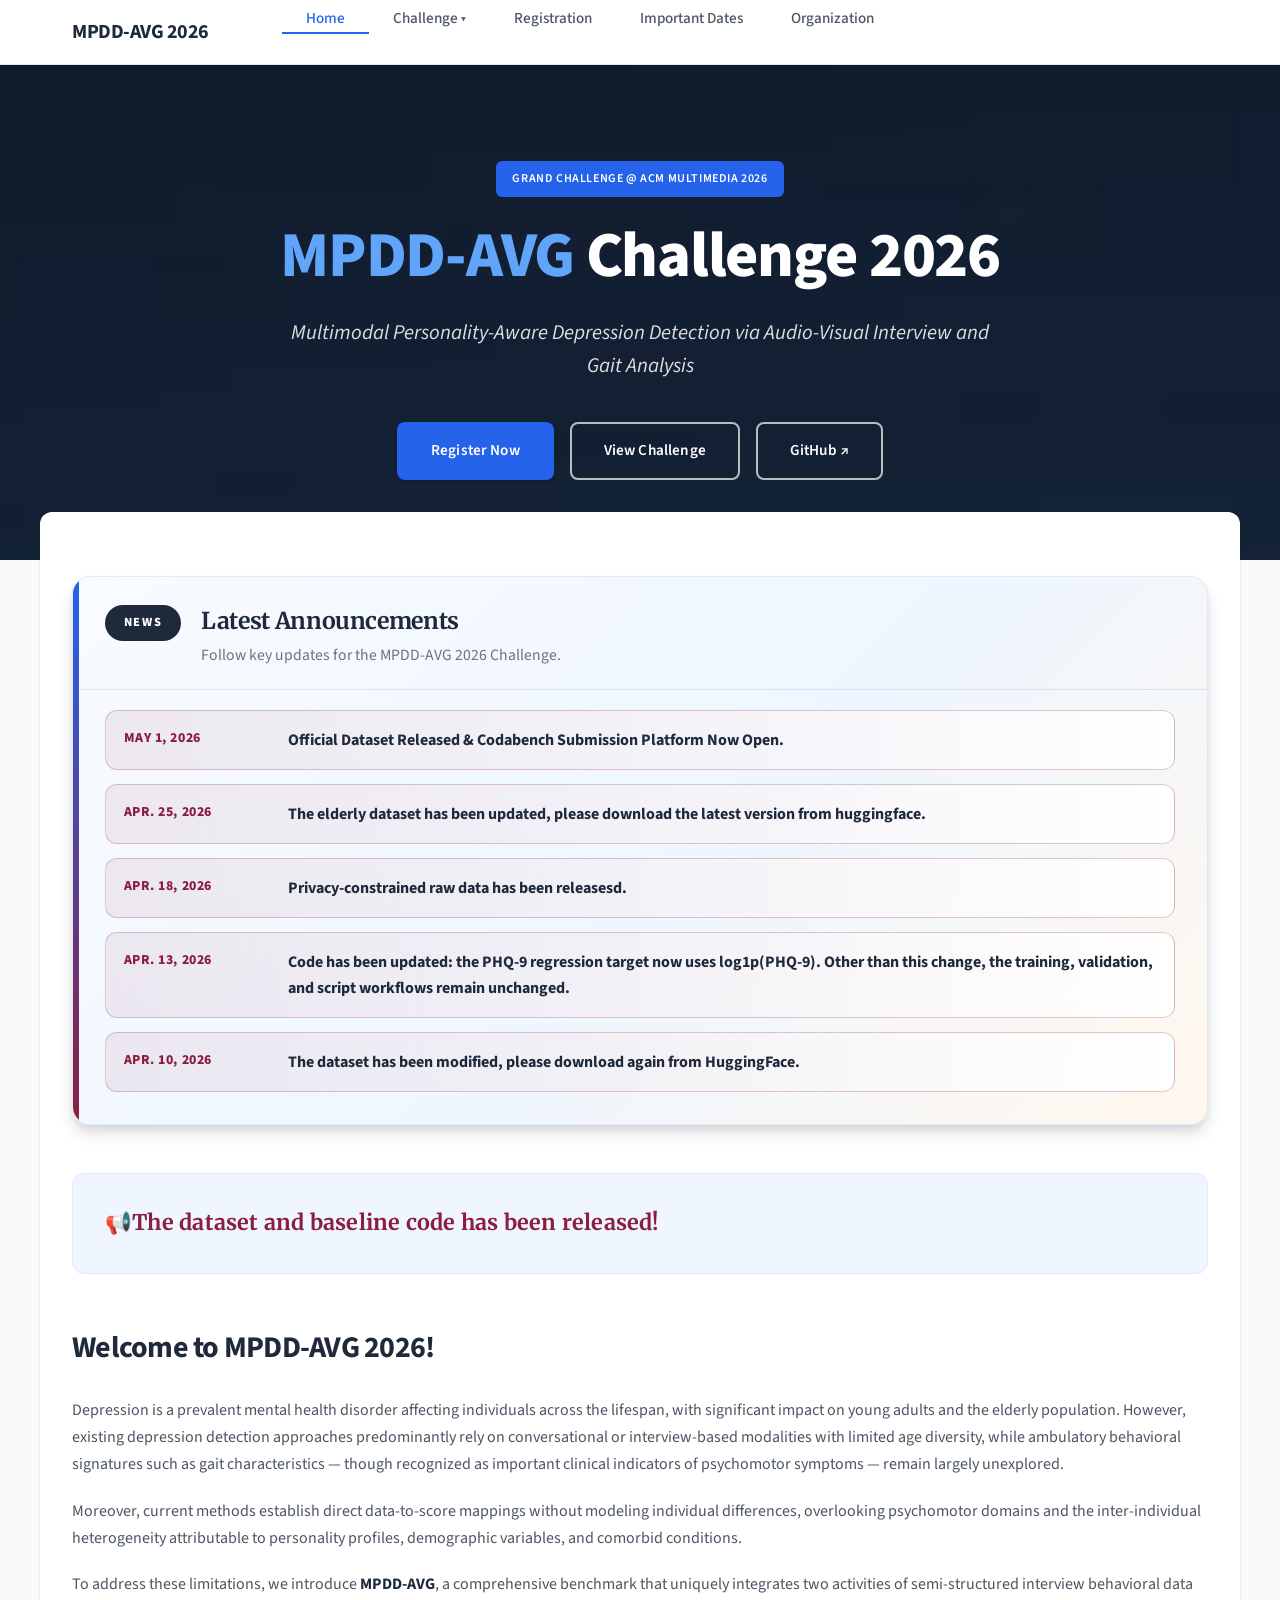
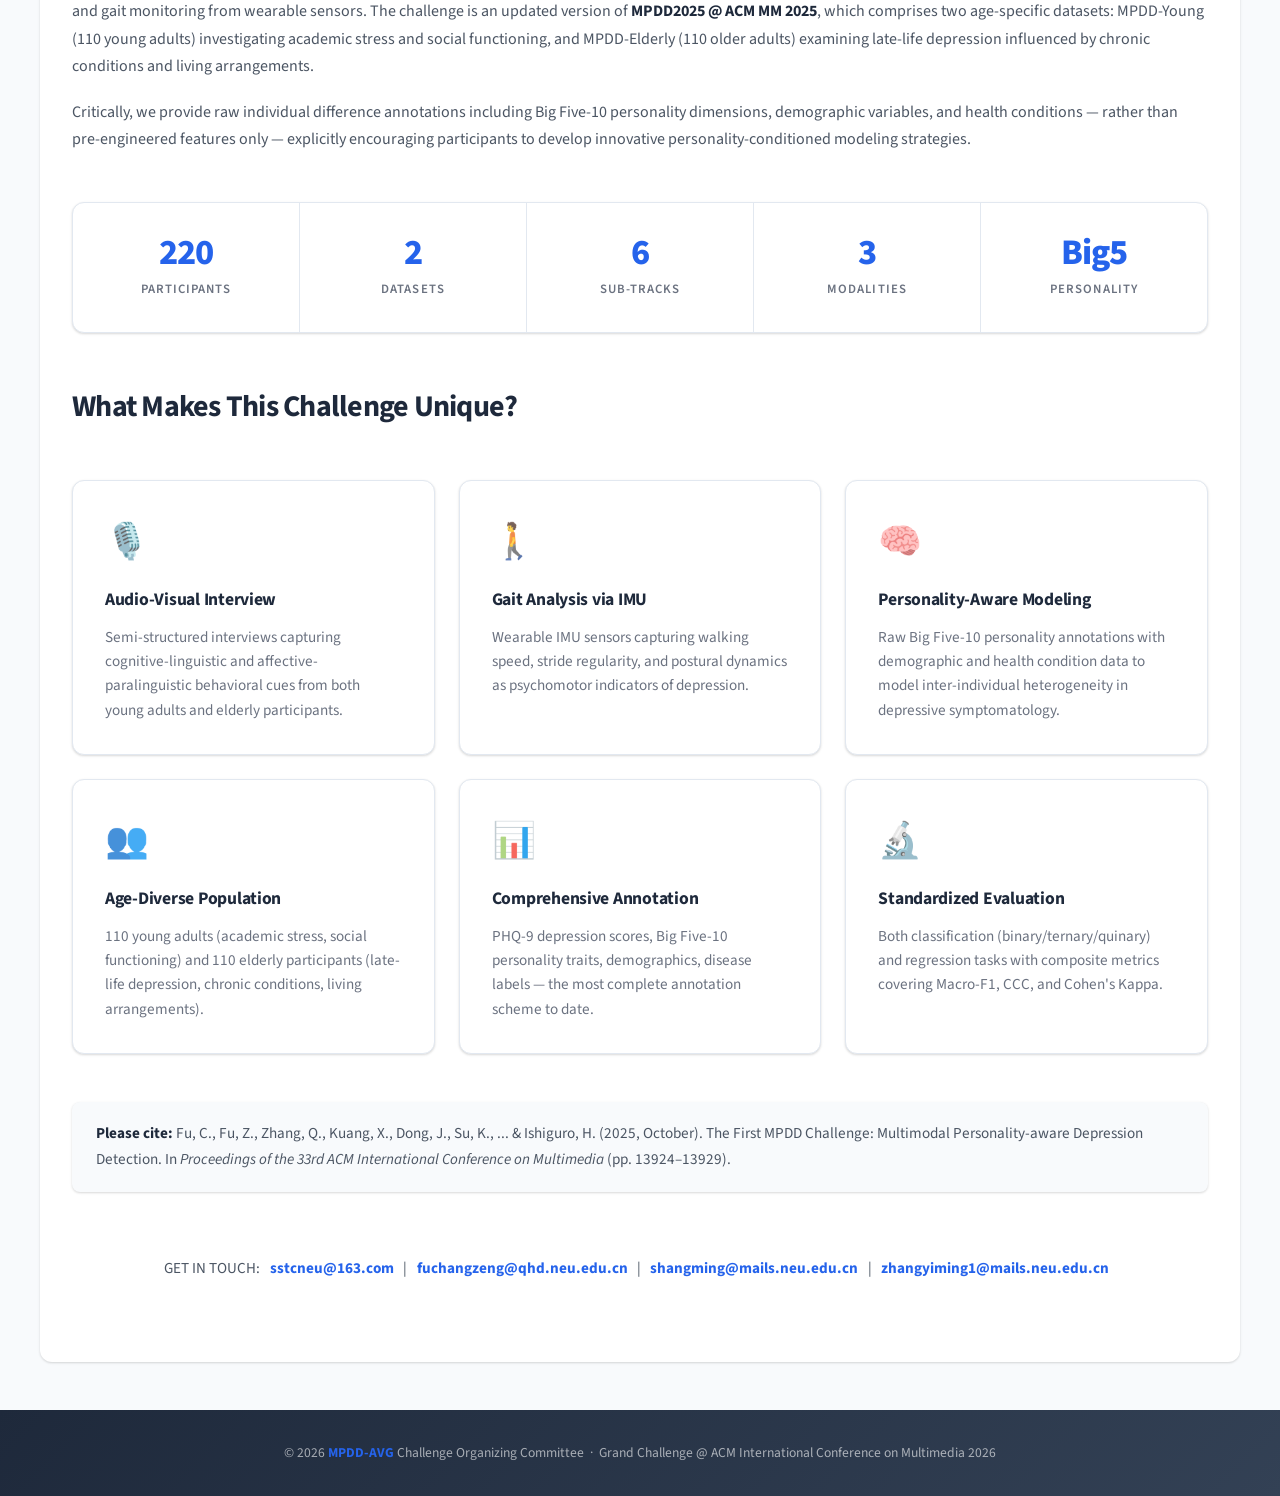
==== commit 62ea2d0b: "Add files via upload" ====
--- a/index.html
+++ b/index.html
@@ -61,6 +61,10 @@
     </div>
 
     <div class="news-list">
+      <article class="news-item news-item-featured">
+        <time class="news-date" datetime="2026-05-01">May 1, 2026</time>
+        <p><strong>Official Dataset Released & Codabench Submission Platform Now Open.</strong> </p>
+      </article>
       <article class="news-item news-item-featured">
         <time class="news-date" datetime="2026-04-25">Apr. 25, 2026</time>
         <p><strong>The elderly dataset has been updated, please download the latest version from huggingface.</strong> </p>
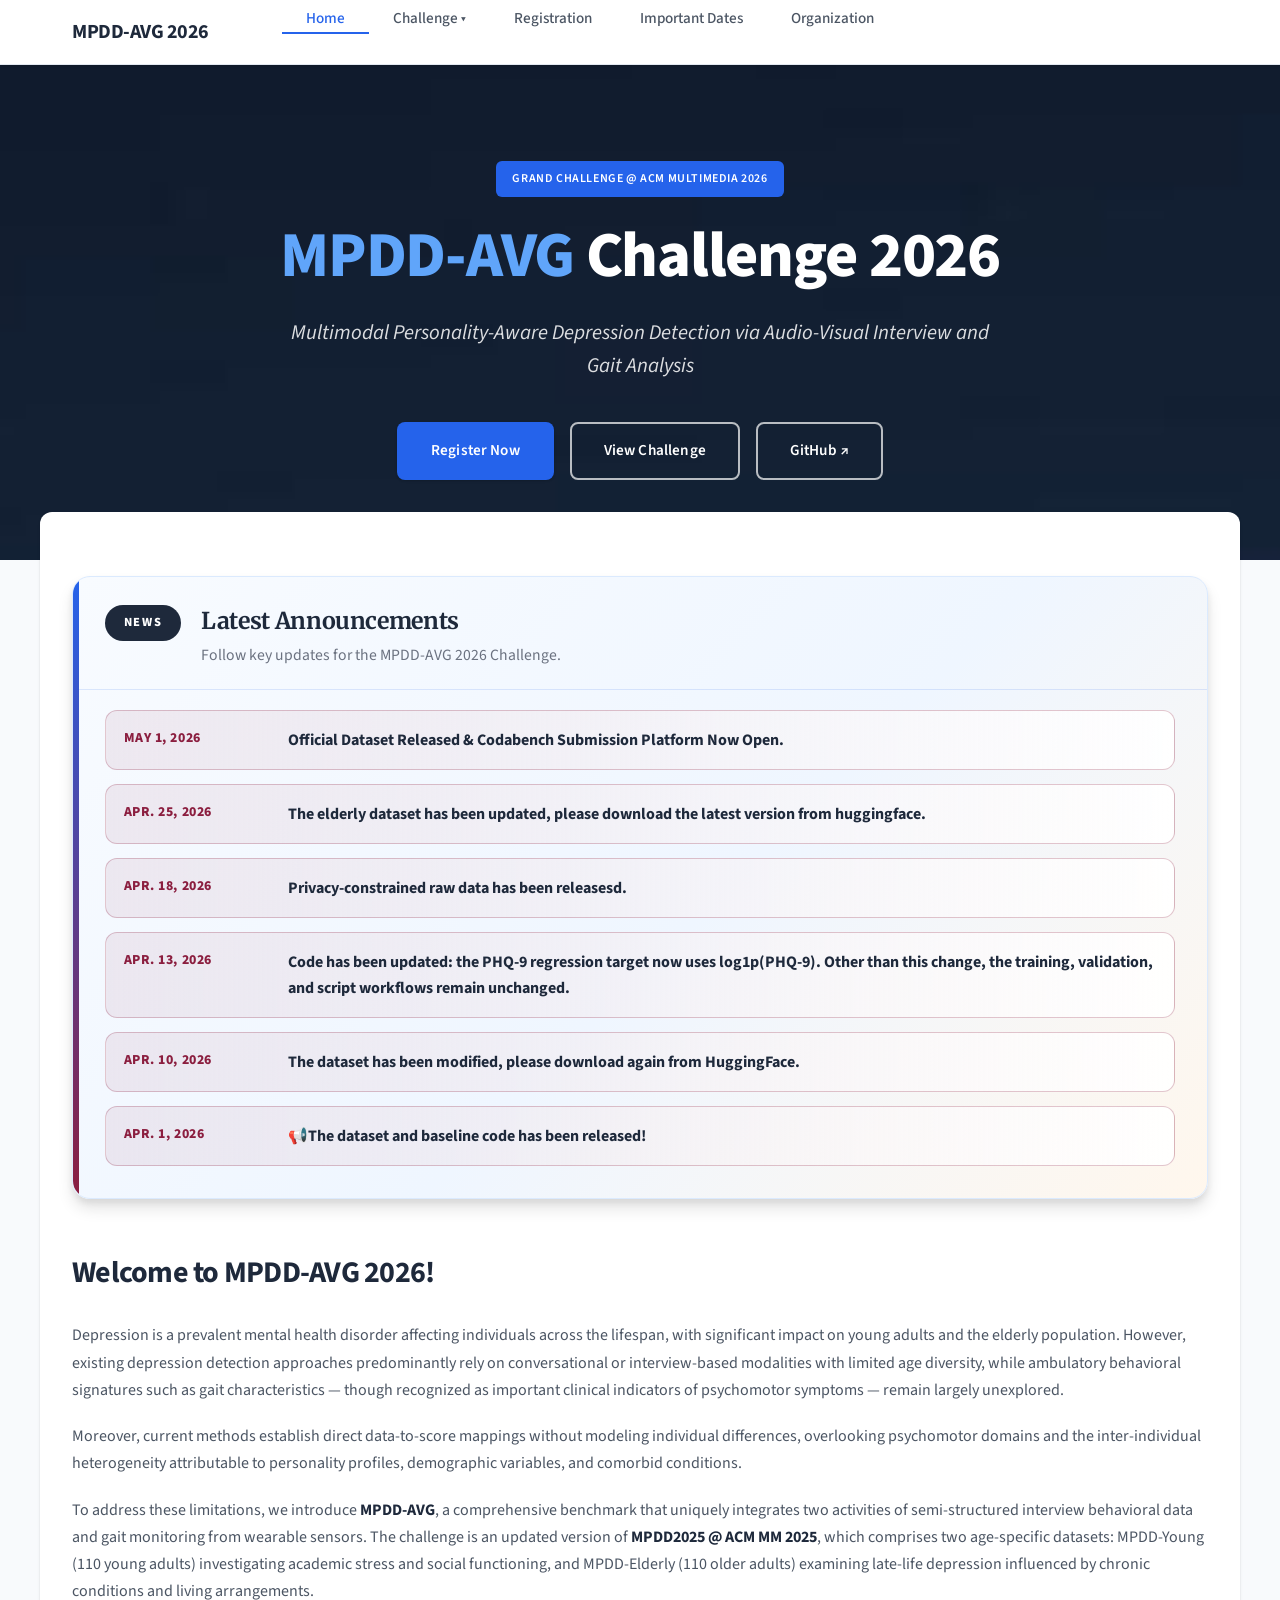
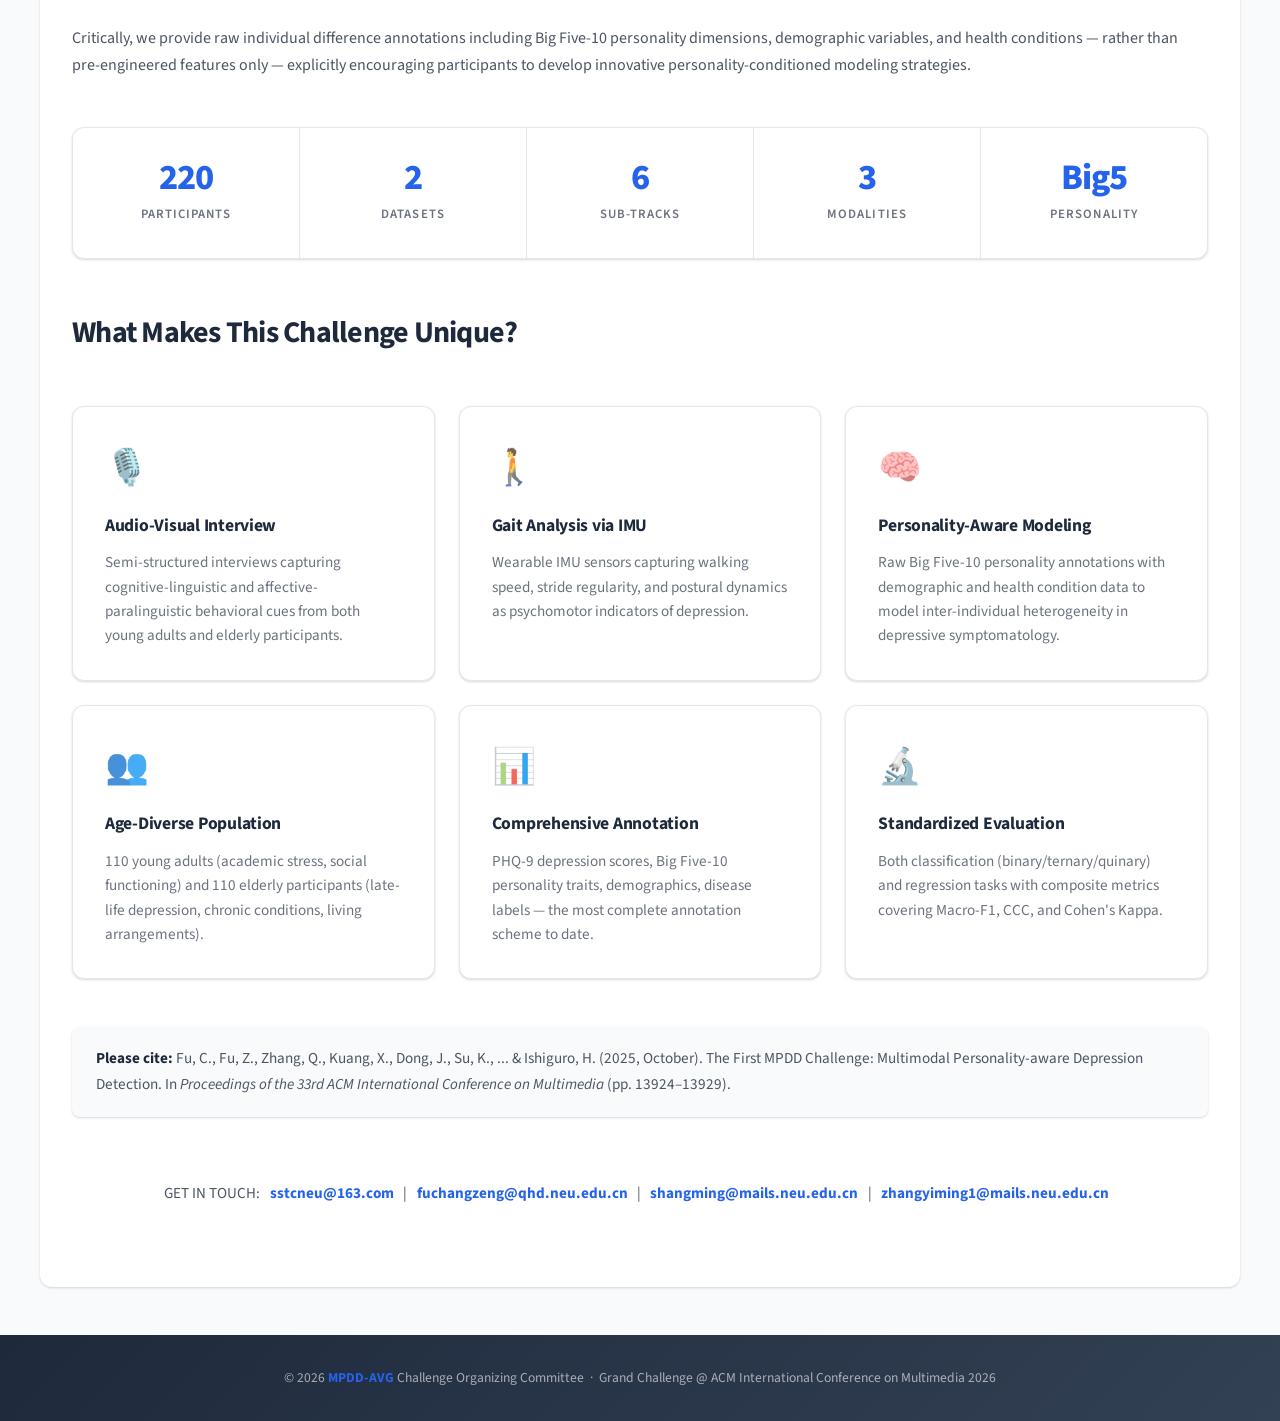
==== commit ea9790bb: "Update index.html" ====
--- a/index.html
+++ b/index.html
@@ -81,11 +81,15 @@
         <time class="news-date" datetime="2026-04-10">Apr. 10, 2026</time>
         <p><strong>The dataset has been modified, please download again from HuggingFace.</strong> </p>
       </article>
+      <article class="news-item news-item-featured">
+        <time class="news-date" datetime="2026-04-10">Apr. 1, 2026</time>
+        <p><strong>📢The dataset and baseline code has been released!</strong> </p>
+      </article>
     </div>
   </section>
-  <div class="intro-block">
+  <!-- <div class="intro-block">
     <p class="release-note">📢The dataset and baseline code has been released!</p>
-  </div>
+  </div> -->
 
   <h2>Welcome to MPDD-AVG 2026!</h2>
 
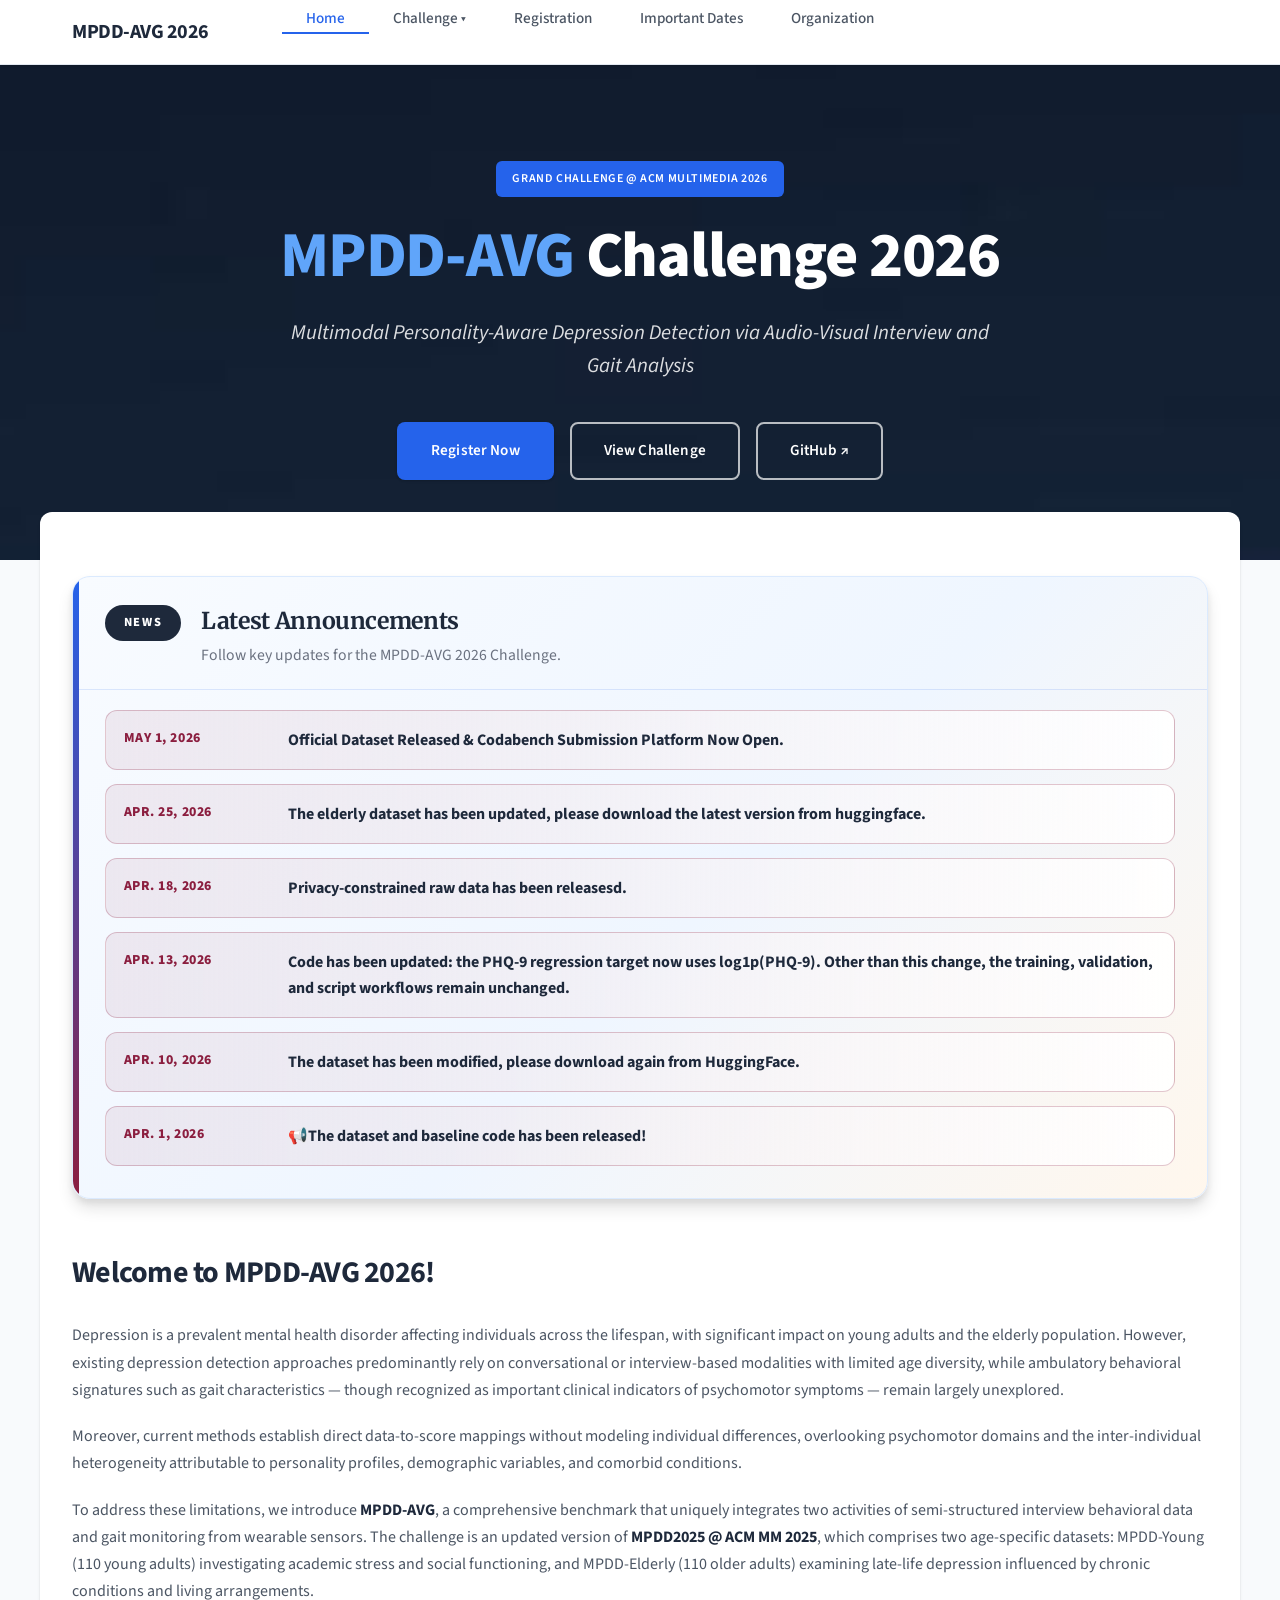
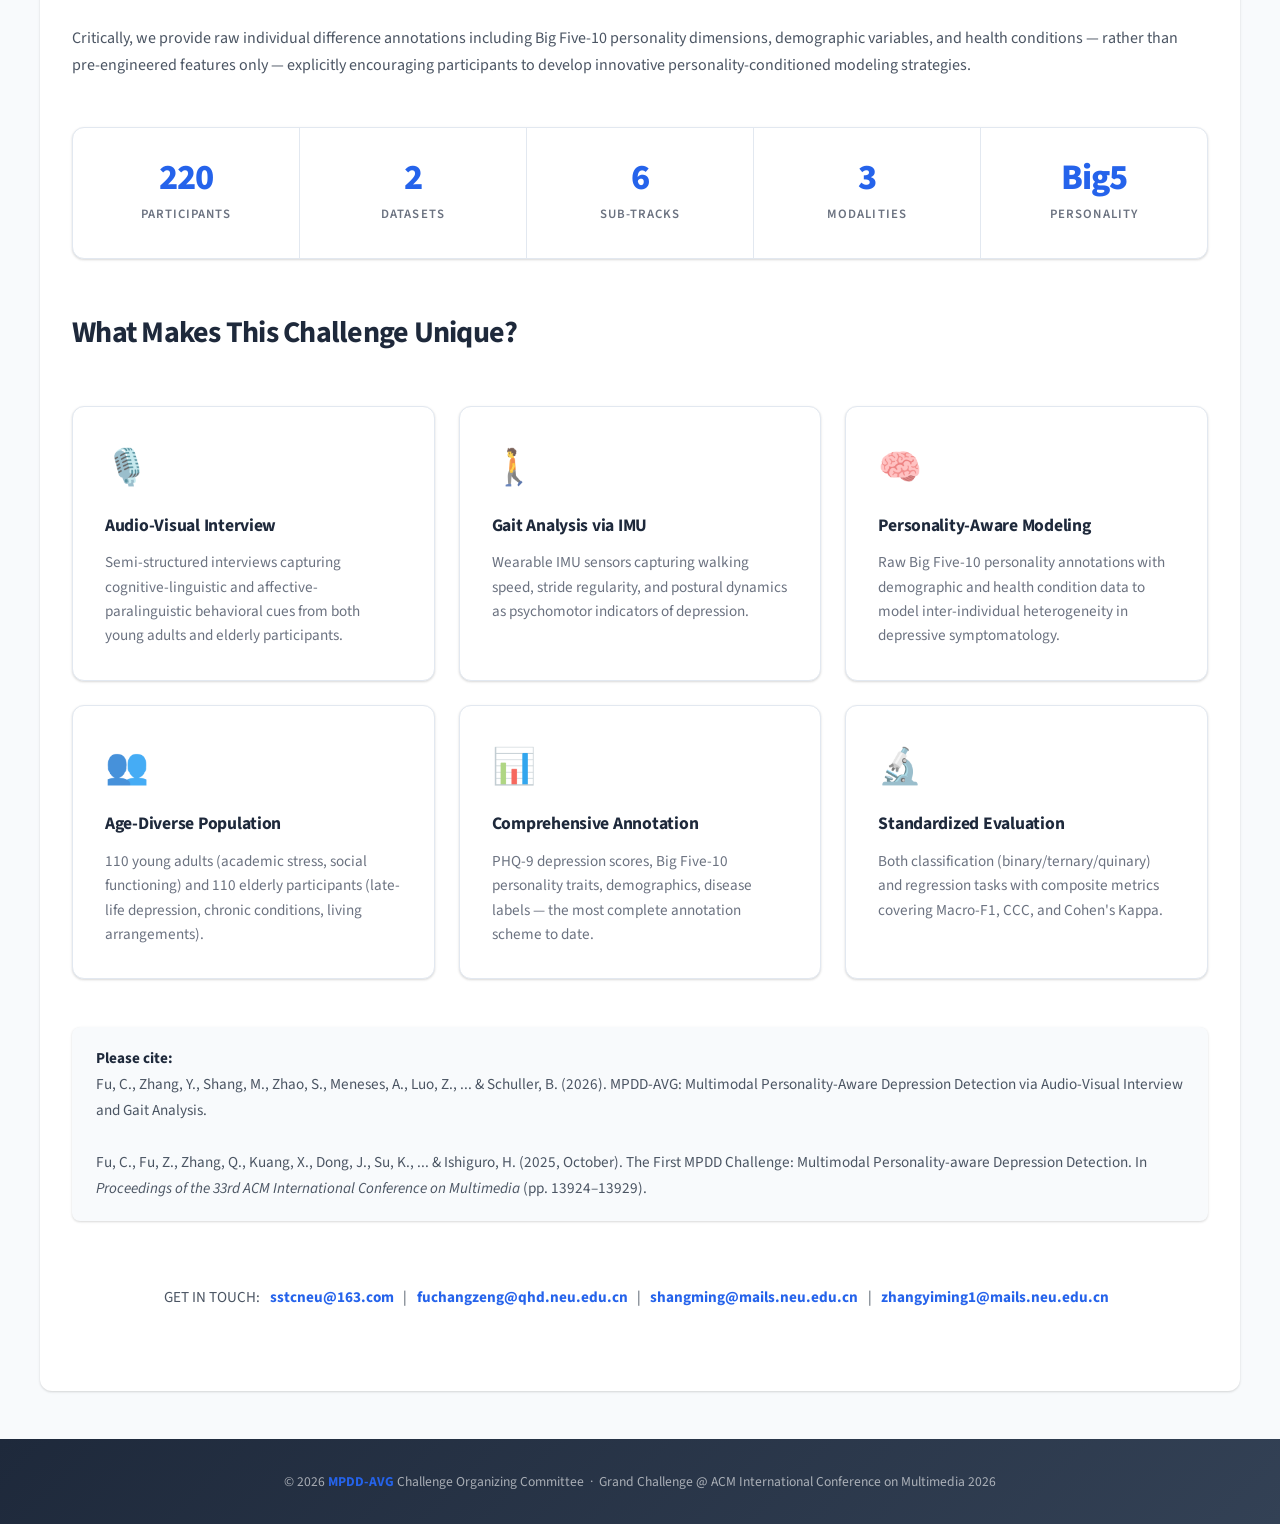
==== commit d9cd32e1: "Update index.html" ====
--- a/index.html
+++ b/index.html
@@ -164,8 +164,10 @@
     </div>
   </div>
 
-  <div class="cite">
-    <strong>Please cite:</strong> Fu, C., Fu, Z., Zhang, Q., Kuang, X., Dong, J., Su, K., ... &amp; Ishiguro, H. (2025, October). The First MPDD Challenge: Multimodal Personality-aware Depression Detection. In <em>Proceedings of the 33rd ACM International Conference on Multimedia</em> (pp. 13924–13929).
+   <div class="cite">
+    <strong>Please cite:</strong><br>
+    Fu, C., Zhang, Y., Shang, M., Zhao, S., Meneses, A., Luo, Z., ... &amp; Schuller, B. (2026). MPDD-AVG: Multimodal Personality-Aware Depression Detection via Audio-Visual Interview and Gait Analysis.<br><br>
+    Fu, C., Fu, Z., Zhang, Q., Kuang, X., Dong, J., Su, K., ... &amp; Ishiguro, H. (2025, October). The First MPDD Challenge: Multimodal Personality-aware Depression Detection. In <em>Proceedings of the 33rd ACM International Conference on Multimedia</em> (pp. 13924–13929).
   </div>
 
   <div class="contact-bar">
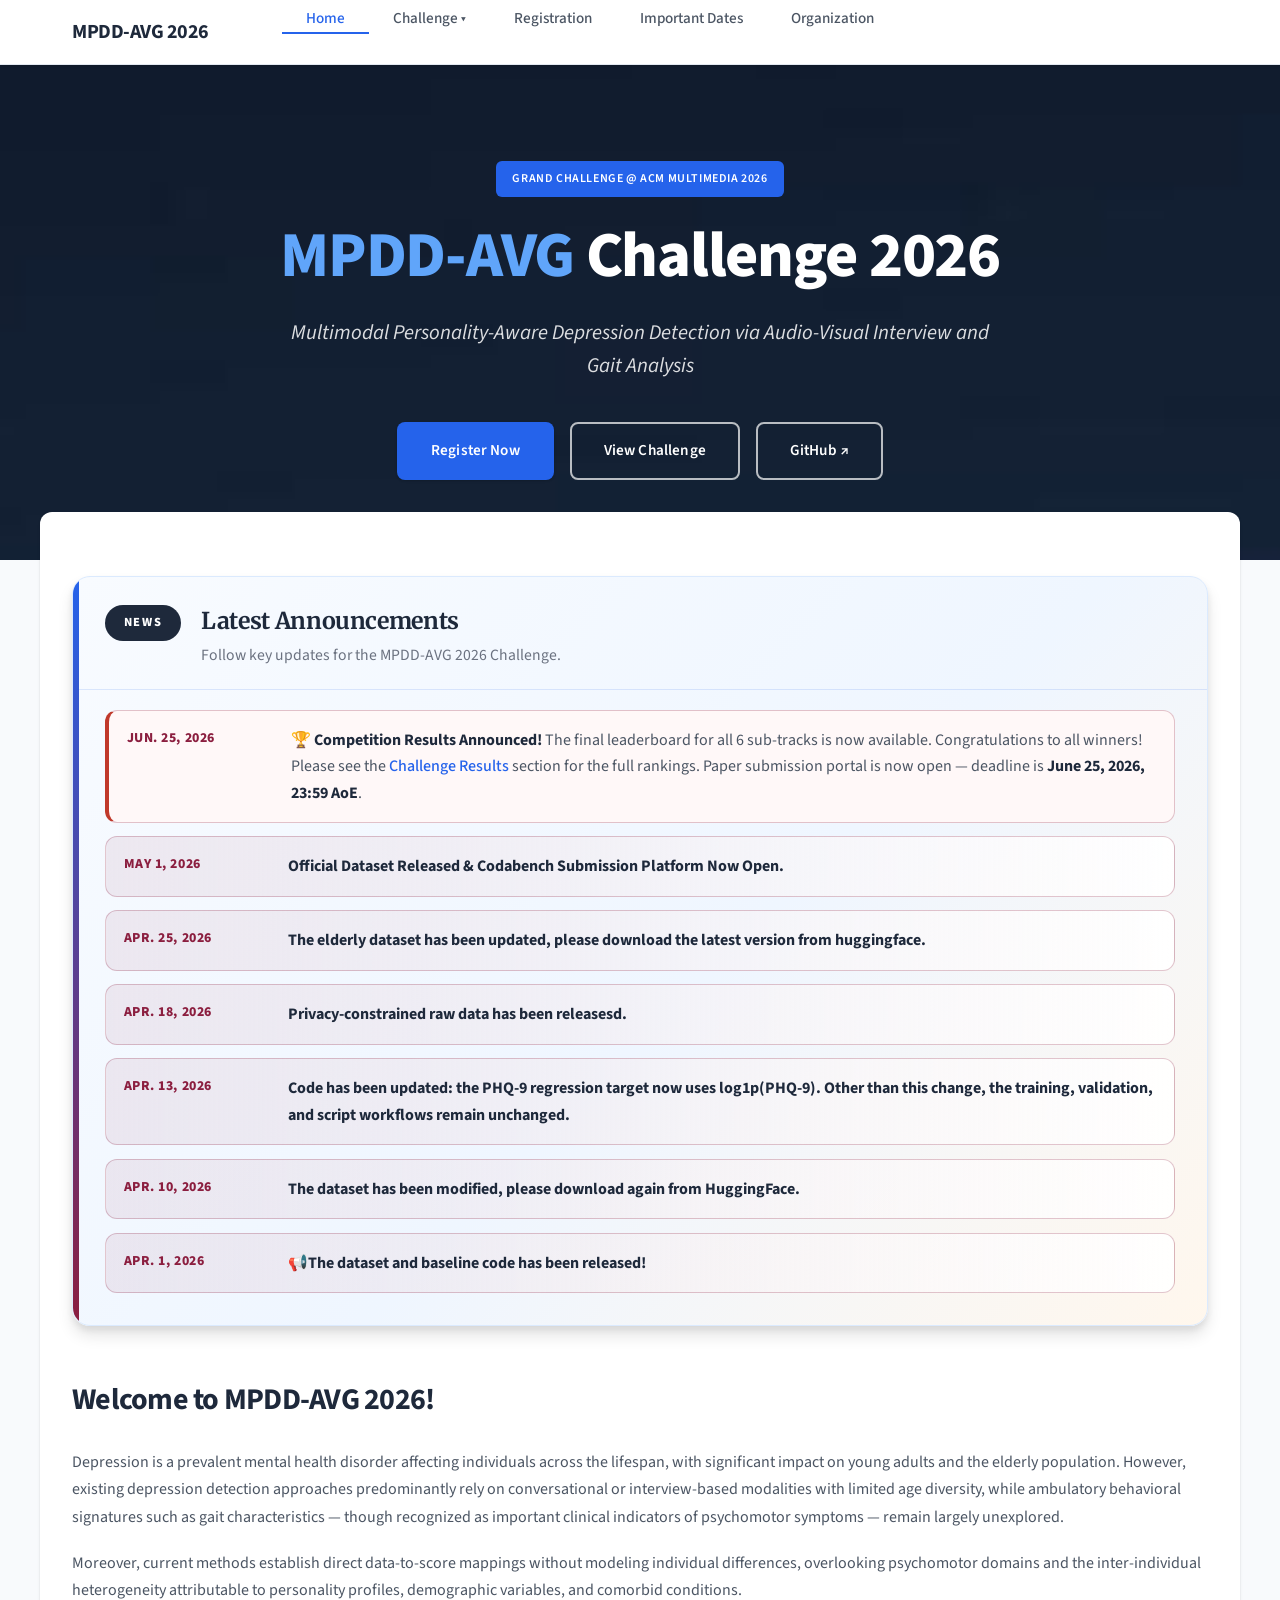
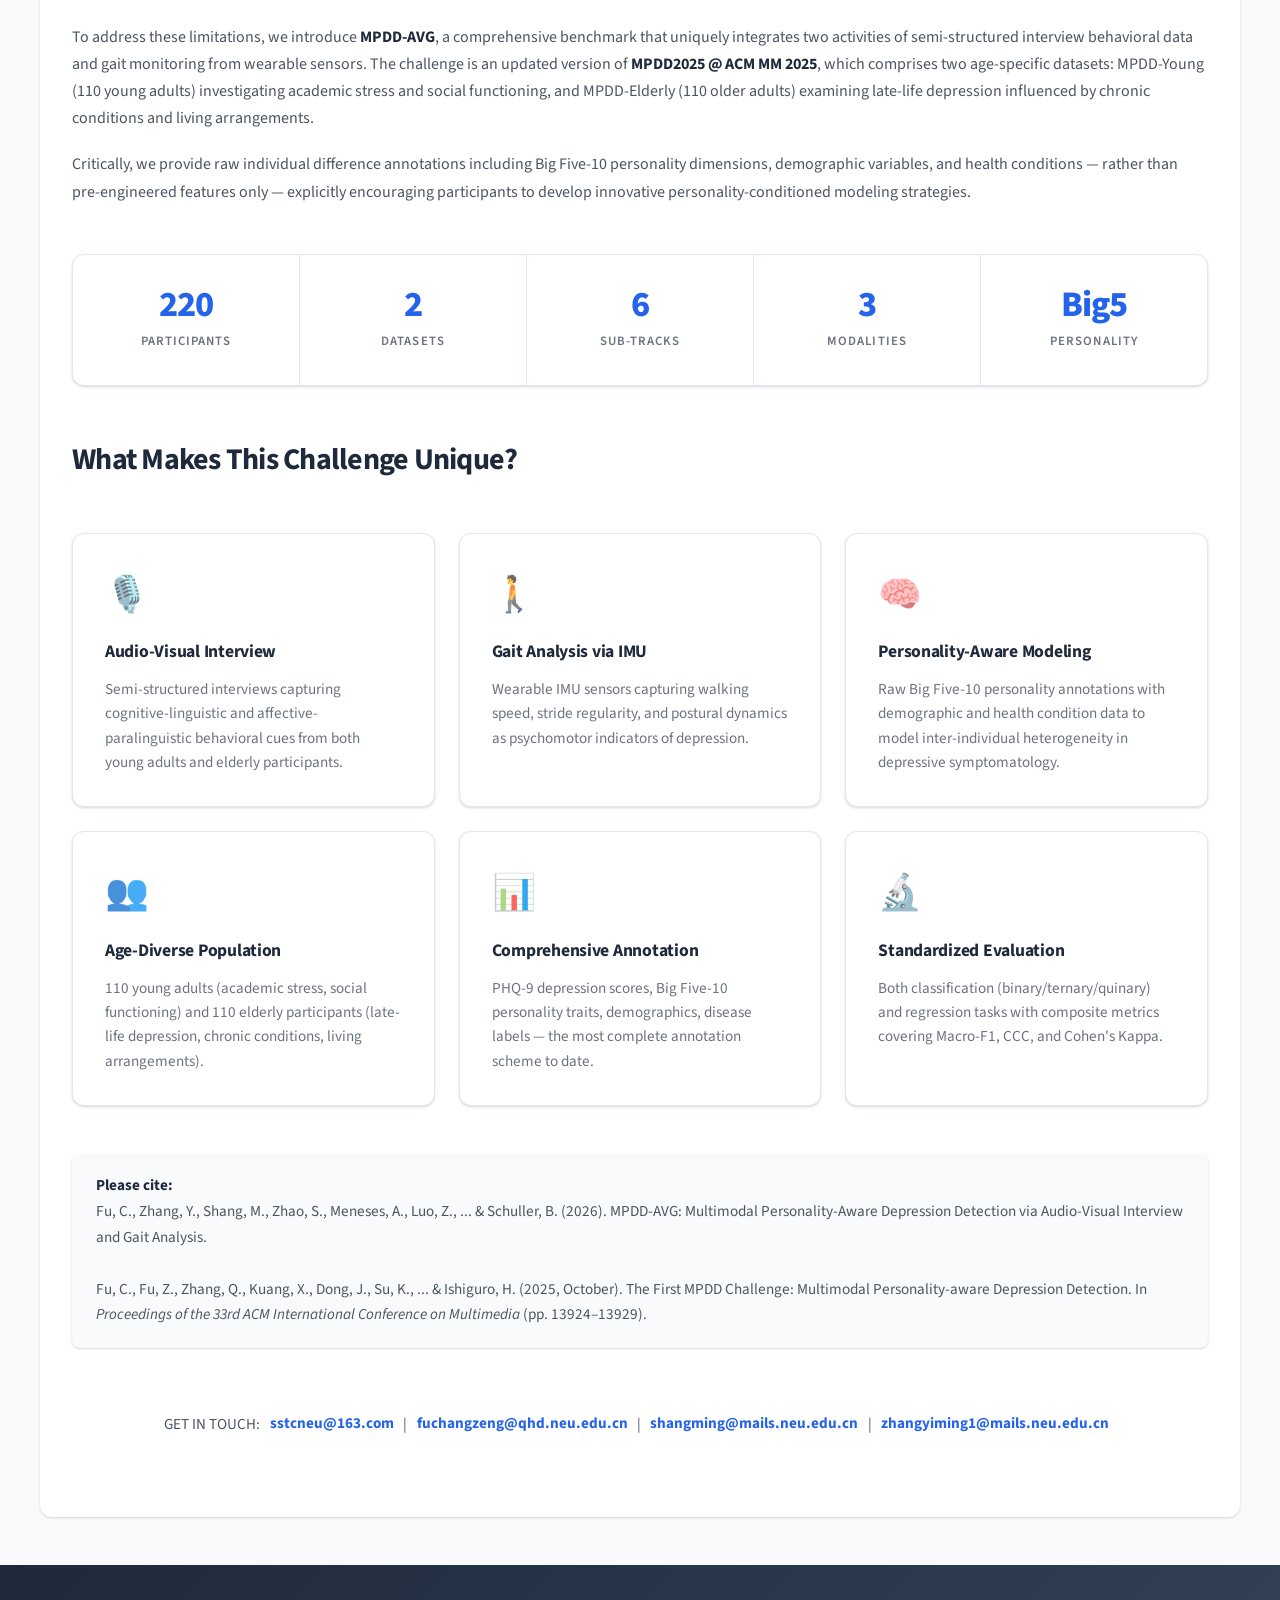
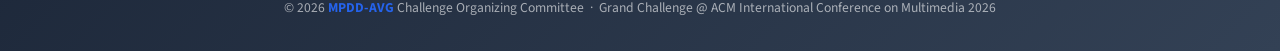
==== commit 42c1788a: "Update index.html" ====
--- a/index.html
+++ b/index.html
@@ -61,6 +61,10 @@
     </div>
 
     <div class="news-list">
+      <article class="news-item news-item-featured" style="border-left: 4px solid #c0392b; background: #fff8f8;">
+        <time class="news-date" datetime="2026-06-25">Jun. 25, 2026</time>
+        <p><strong>🏆 Competition Results Announced!</strong> The final leaderboard for all 6 sub-tracks is now available. Congratulations to all winners! Please see the <a href="challenge.html#results">Challenge Results</a> section for the full rankings. Paper submission portal is now open — deadline is <strong>June 25, 2026, 23:59 AoE</strong>.</p>
+      </article>
       <article class="news-item news-item-featured">
         <time class="news-date" datetime="2026-05-01">May 1, 2026</time>
         <p><strong>Official Dataset Released & Codabench Submission Platform Now Open.</strong> </p>
@@ -87,9 +91,6 @@
       </article>
     </div>
   </section>
-  <!-- <div class="intro-block">
-    <p class="release-note">📢The dataset and baseline code has been released!</p>
-  </div> -->
 
   <h2>Welcome to MPDD-AVG 2026!</h2>
 
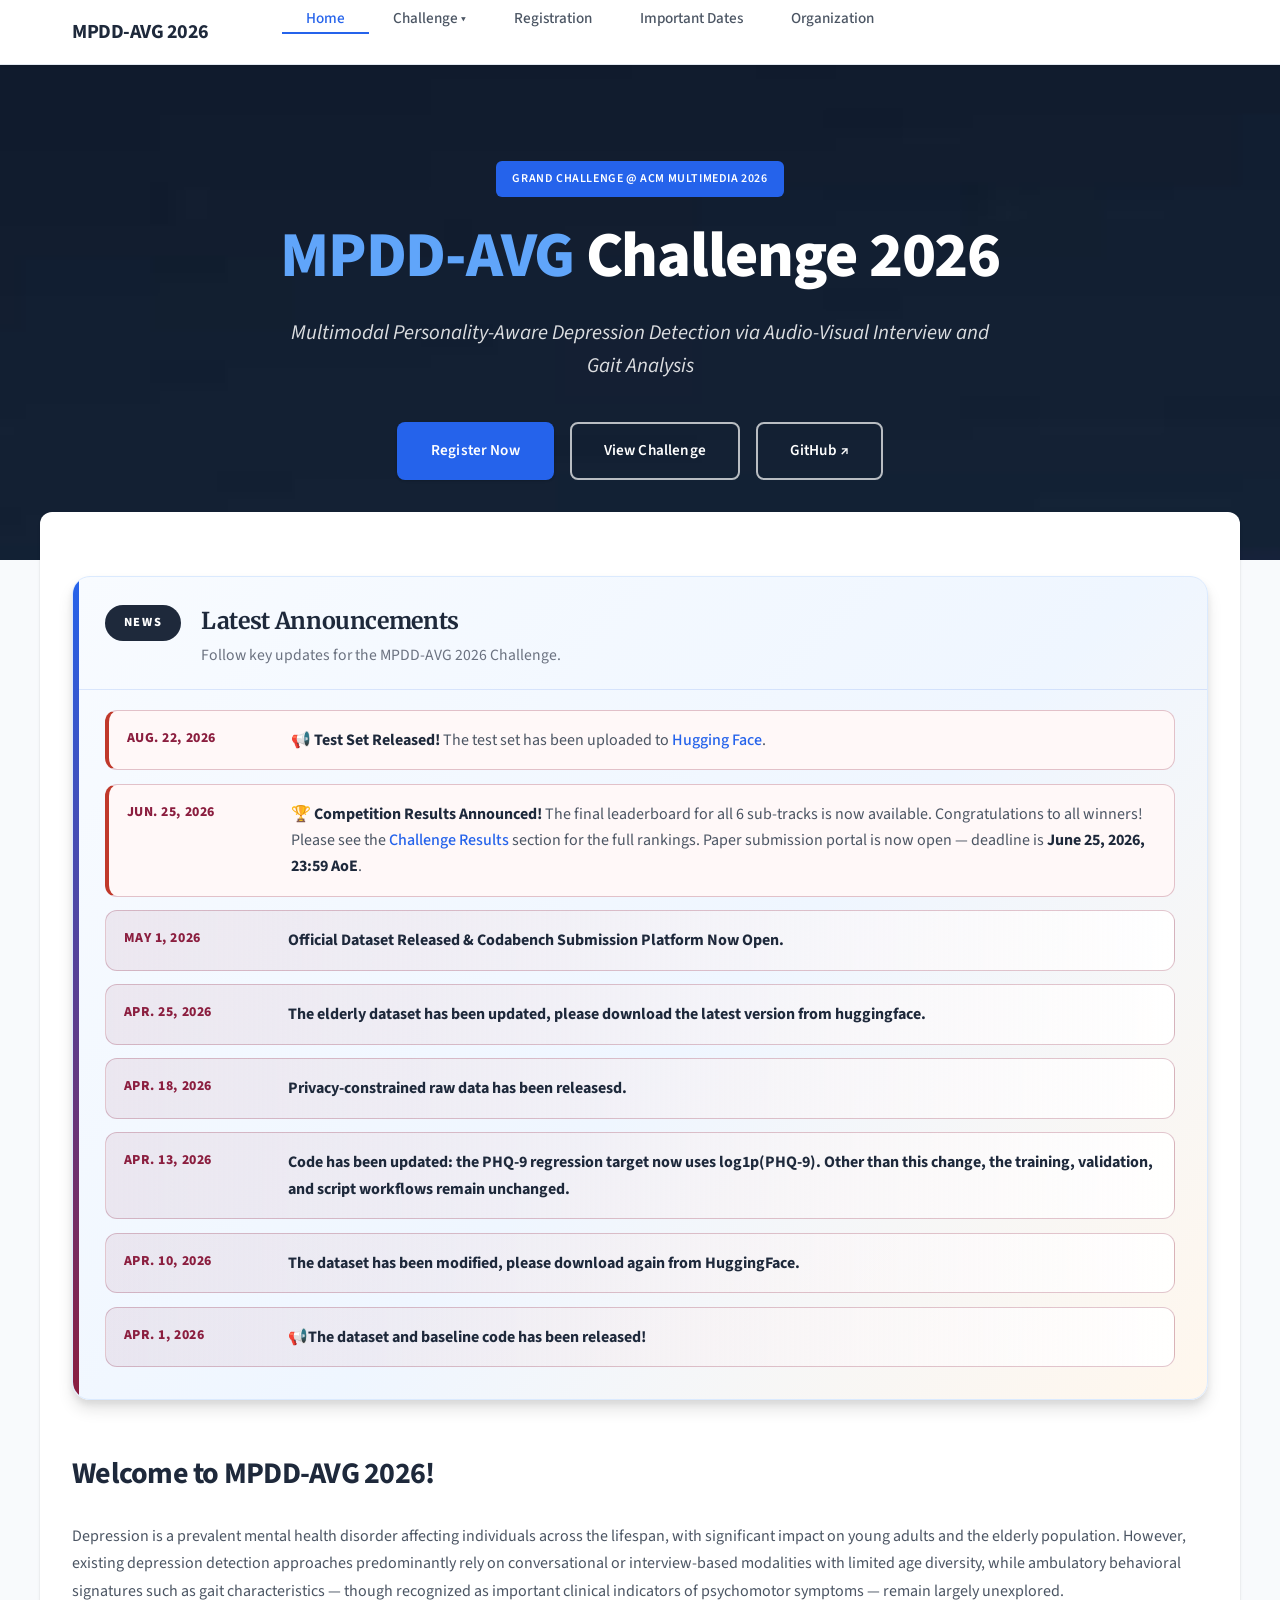
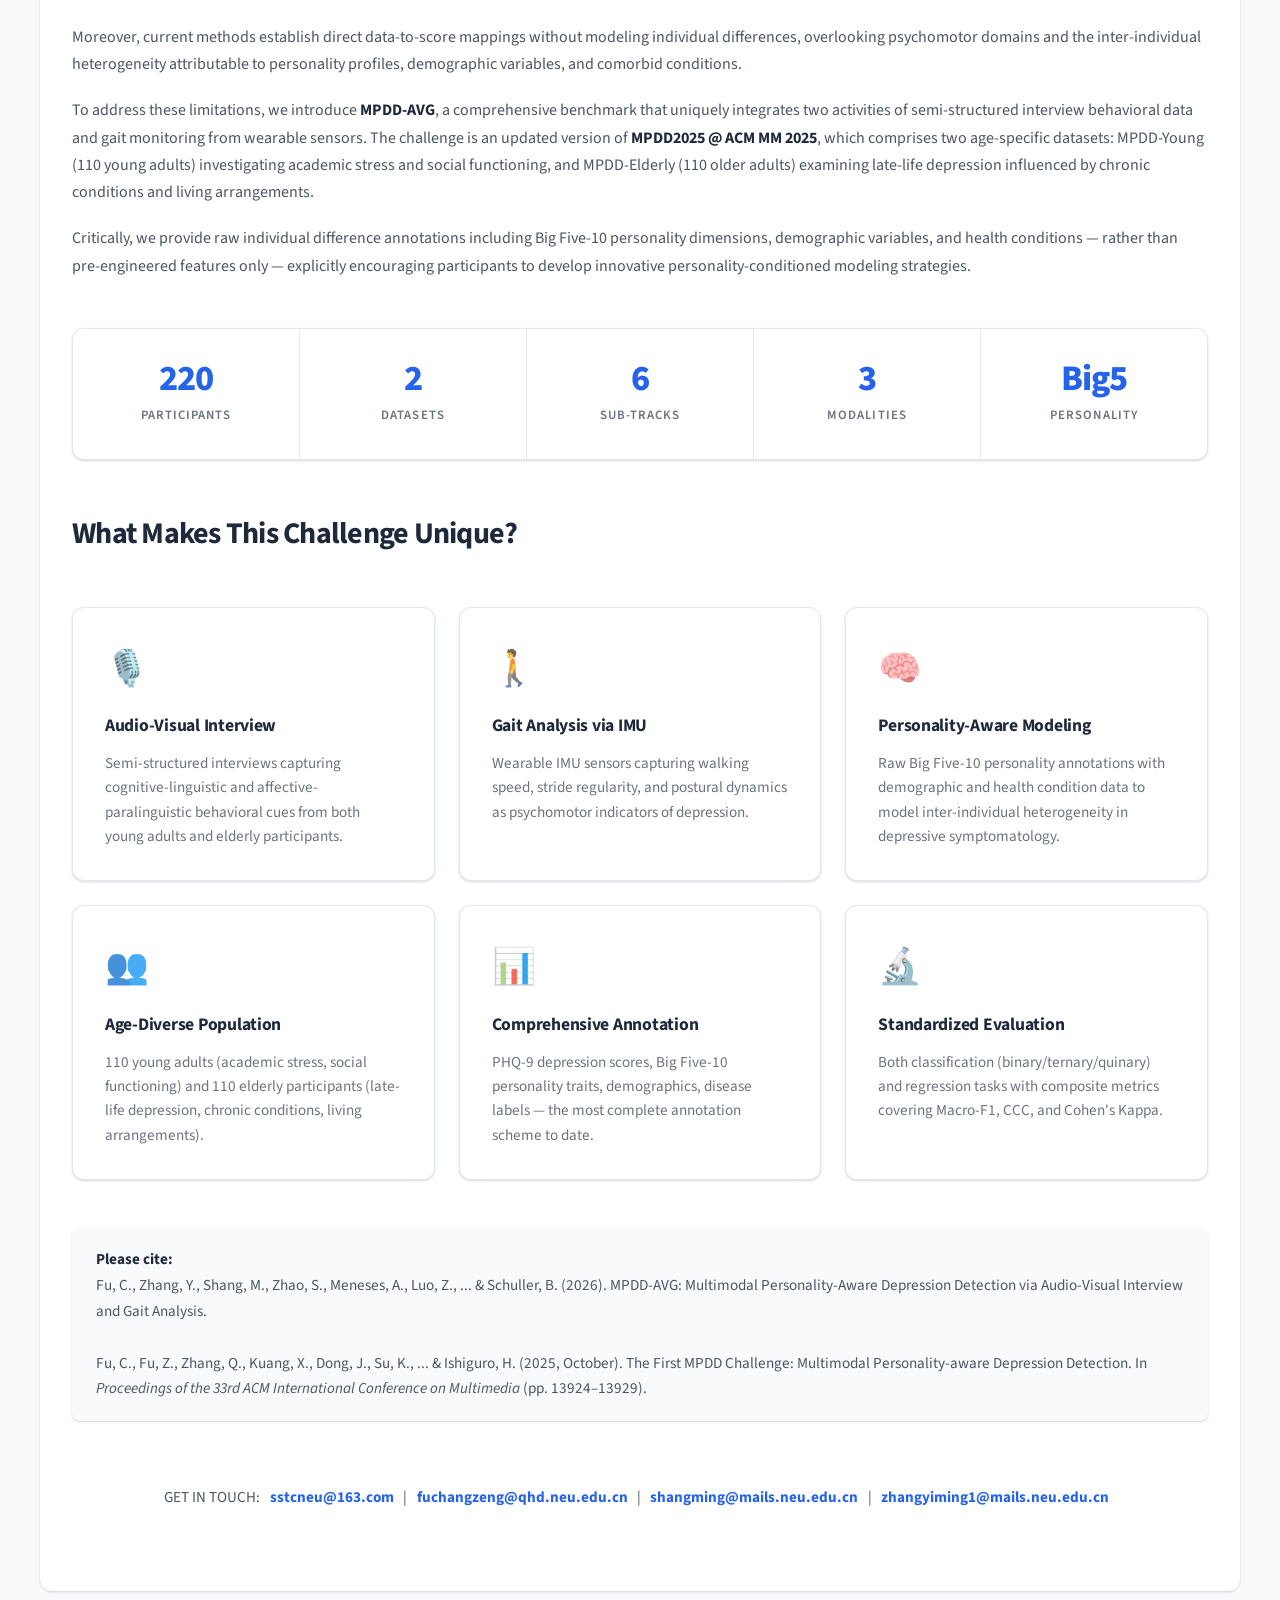
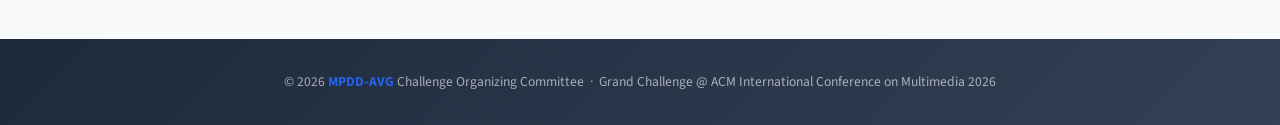
==== commit 31afce90: "Add files via upload" ====
--- a/index.html
+++ b/index.html
@@ -61,6 +61,14 @@
     </div>
 
     <div class="news-list">
+      <article class="news-item news-item-featured" style="border-left: 4px solid #c0392b; background: #fff8f8;">
+        <time class="news-date" datetime="2026-08-22">Aug. 22, 2026</time>
+        <p>
+          <strong>📢 Test Set Released!</strong>
+          The test set has been uploaded to
+          <a href="https://huggingface.co/datasets/chasonfff/MPDD-AVG-2026" target="_blank" rel="noopener noreferrer">Hugging Face</a>.
+        </p>
+      </article>
       <article class="news-item news-item-featured" style="border-left: 4px solid #c0392b; background: #fff8f8;">
         <time class="news-date" datetime="2026-06-25">Jun. 25, 2026</time>
         <p><strong>🏆 Competition Results Announced!</strong> The final leaderboard for all 6 sub-tracks is now available. Congratulations to all winners! Please see the <a href="challenge.html#results">Challenge Results</a> section for the full rankings. Paper submission portal is now open — deadline is <strong>June 25, 2026, 23:59 AoE</strong>.</p>
